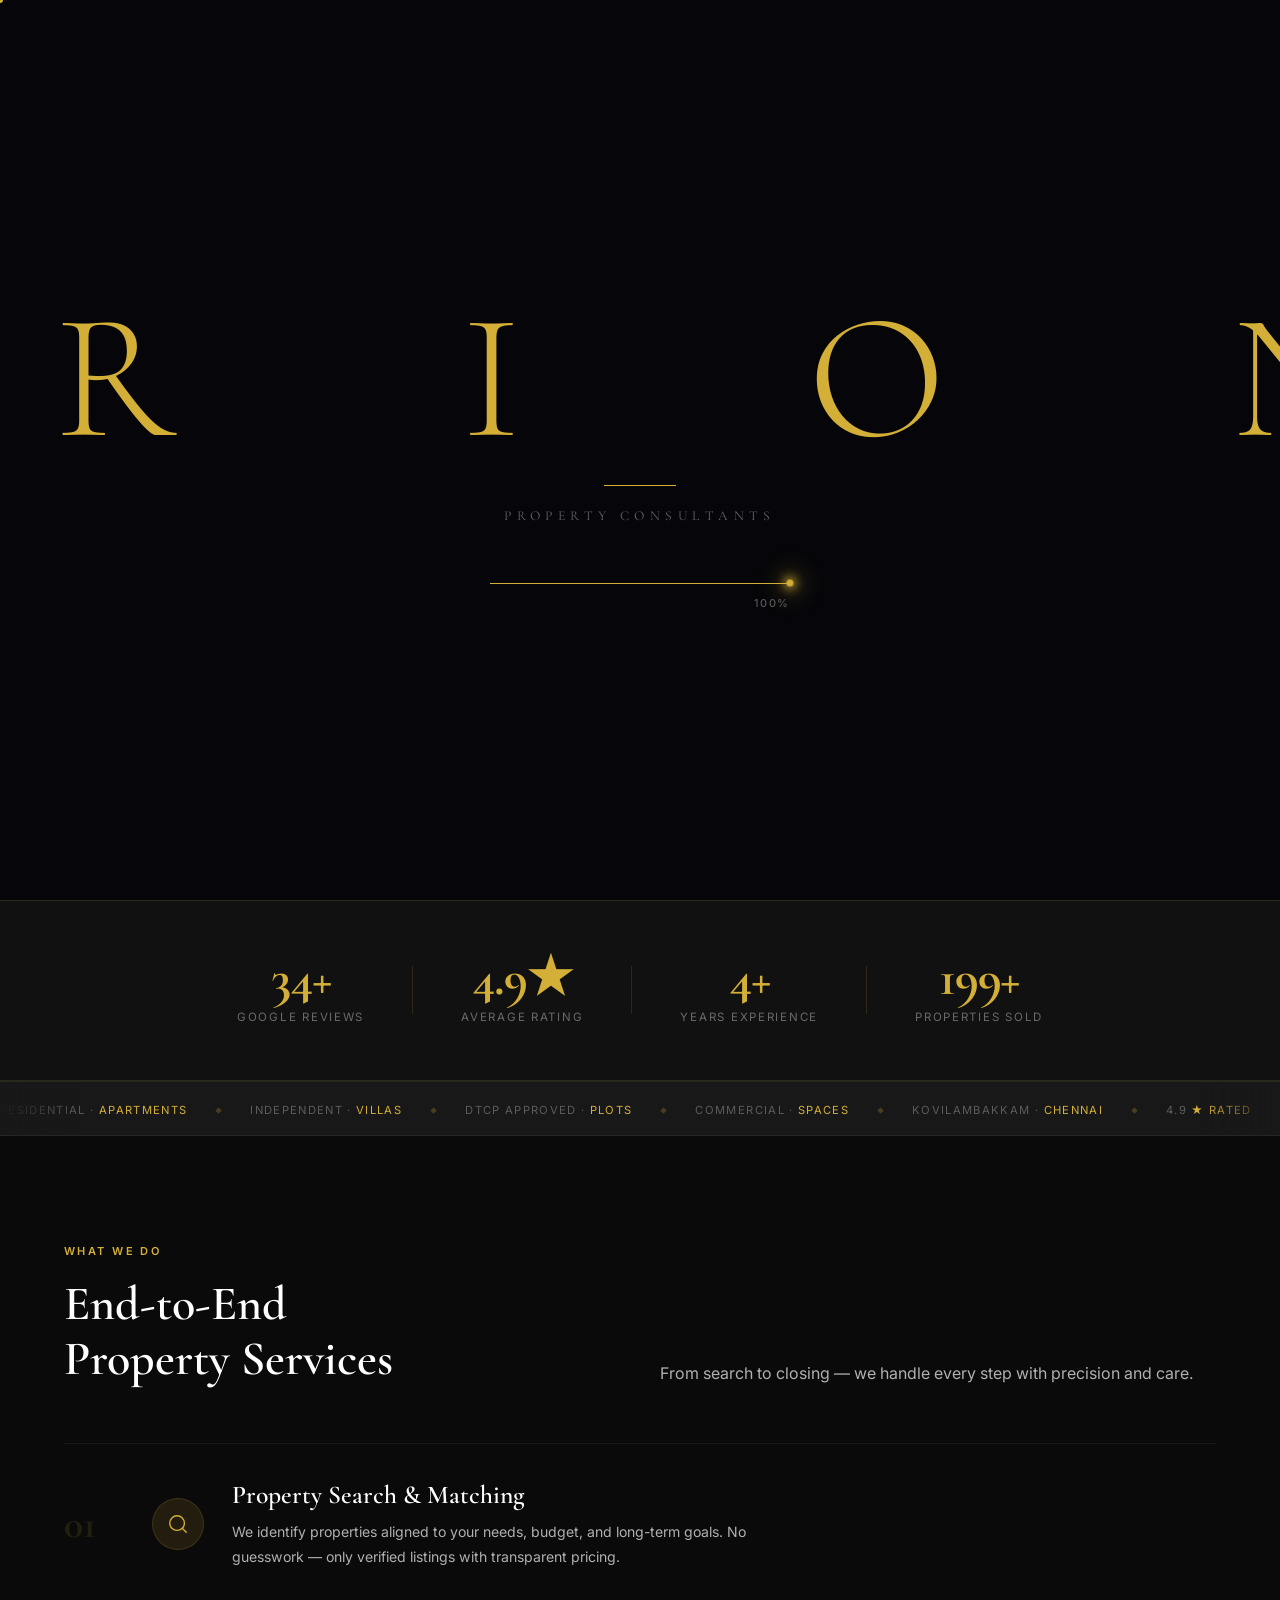
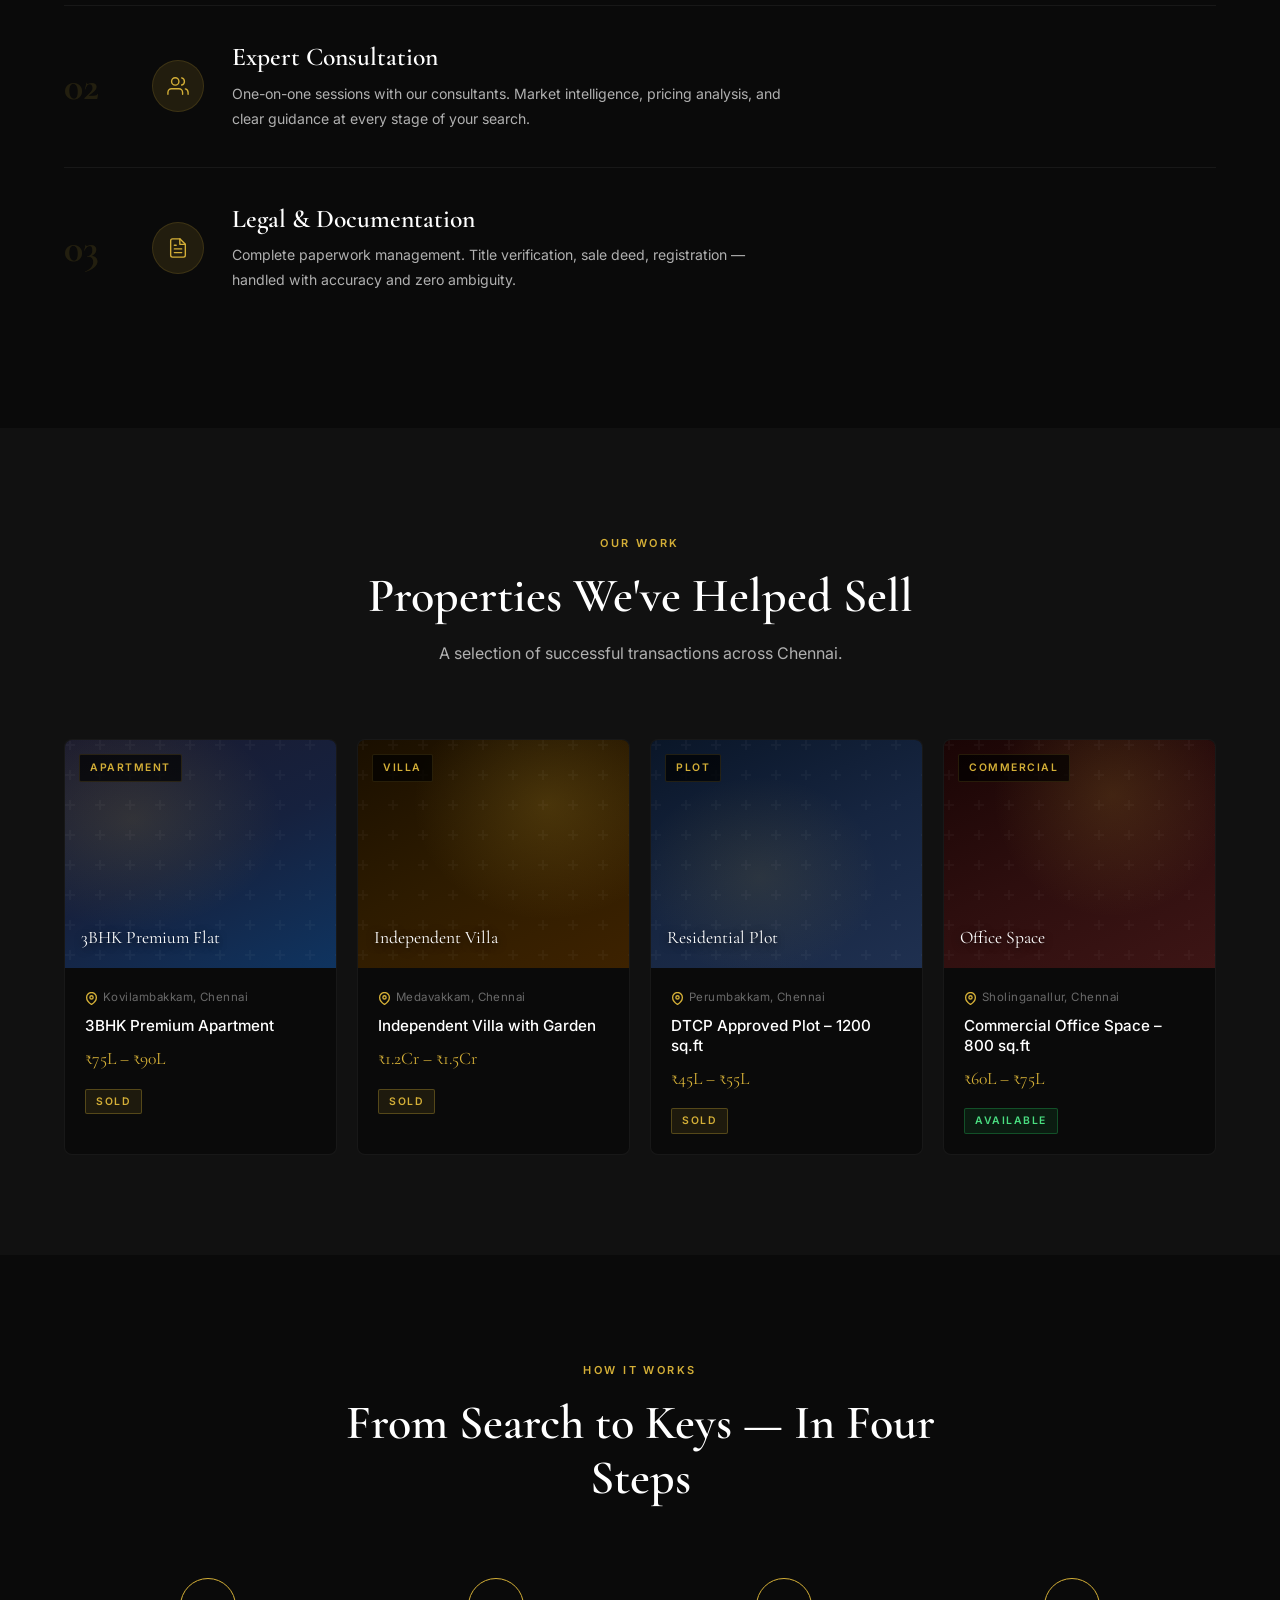
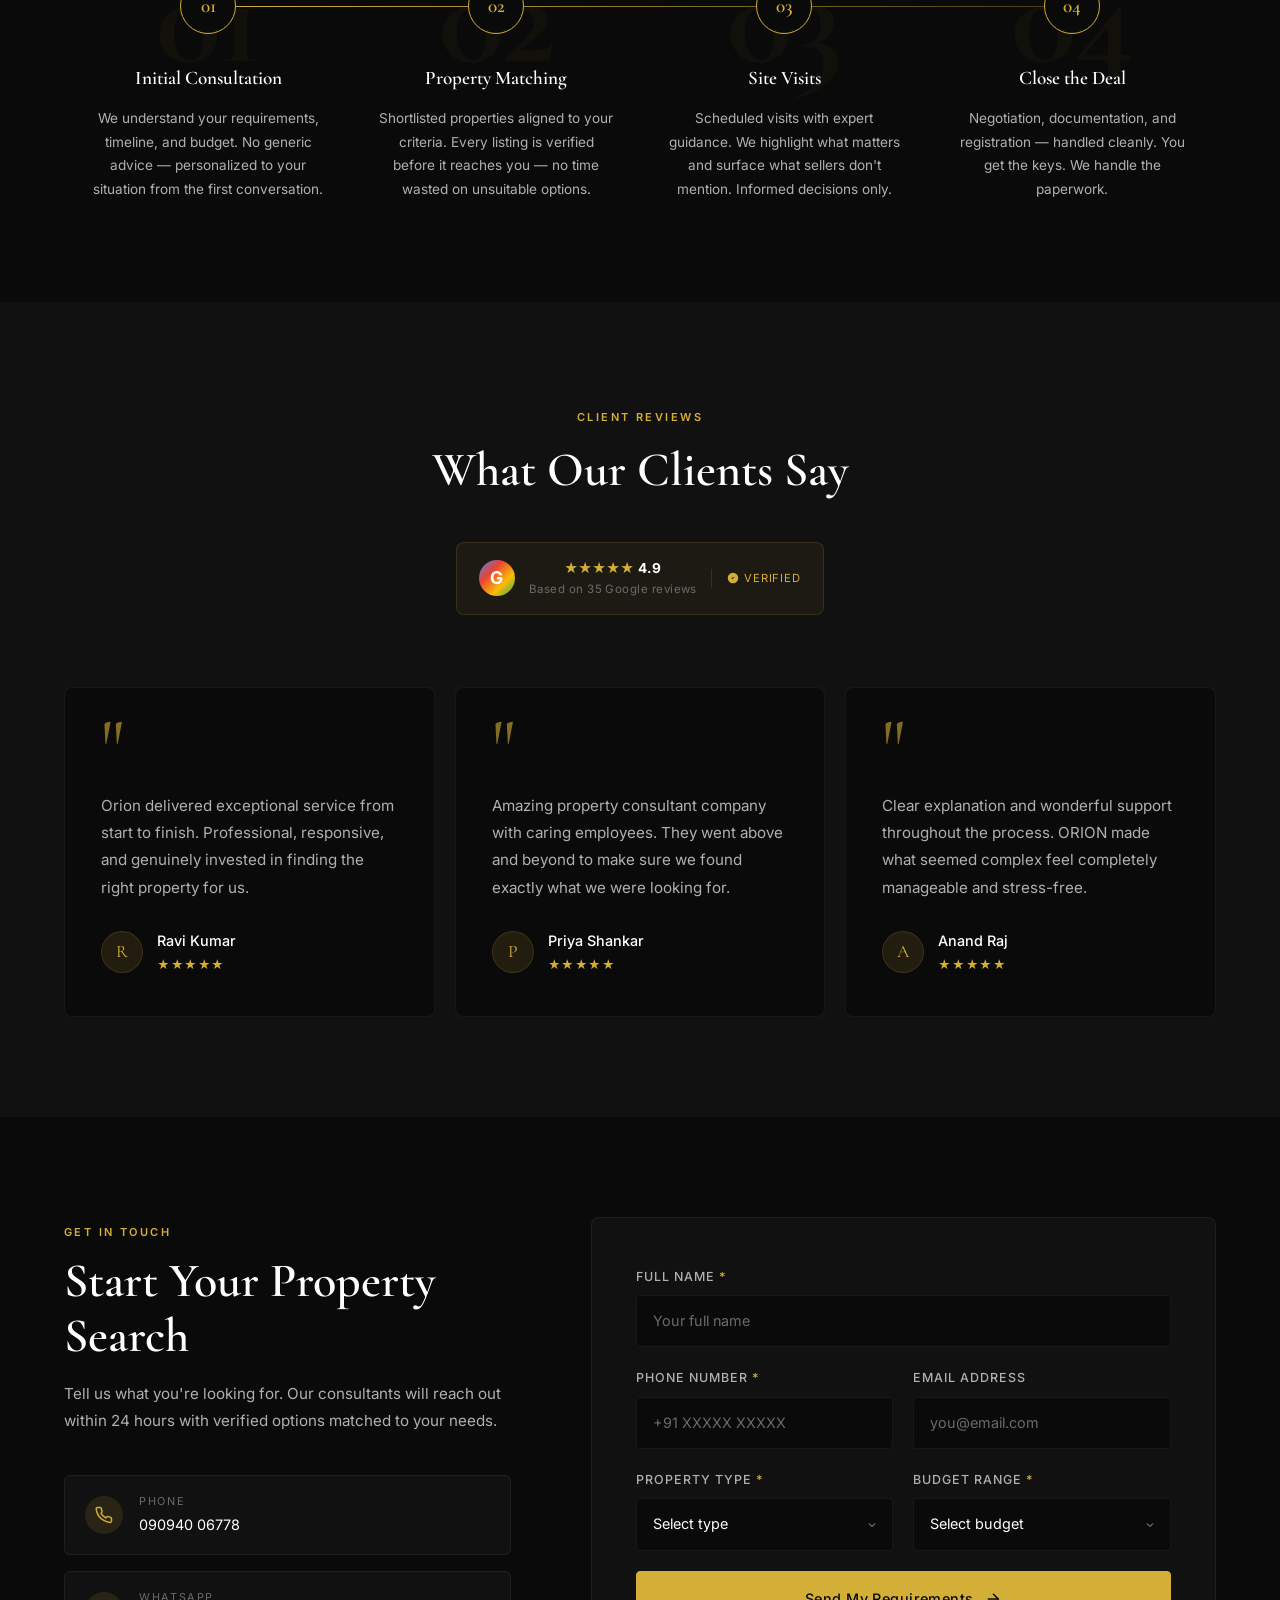
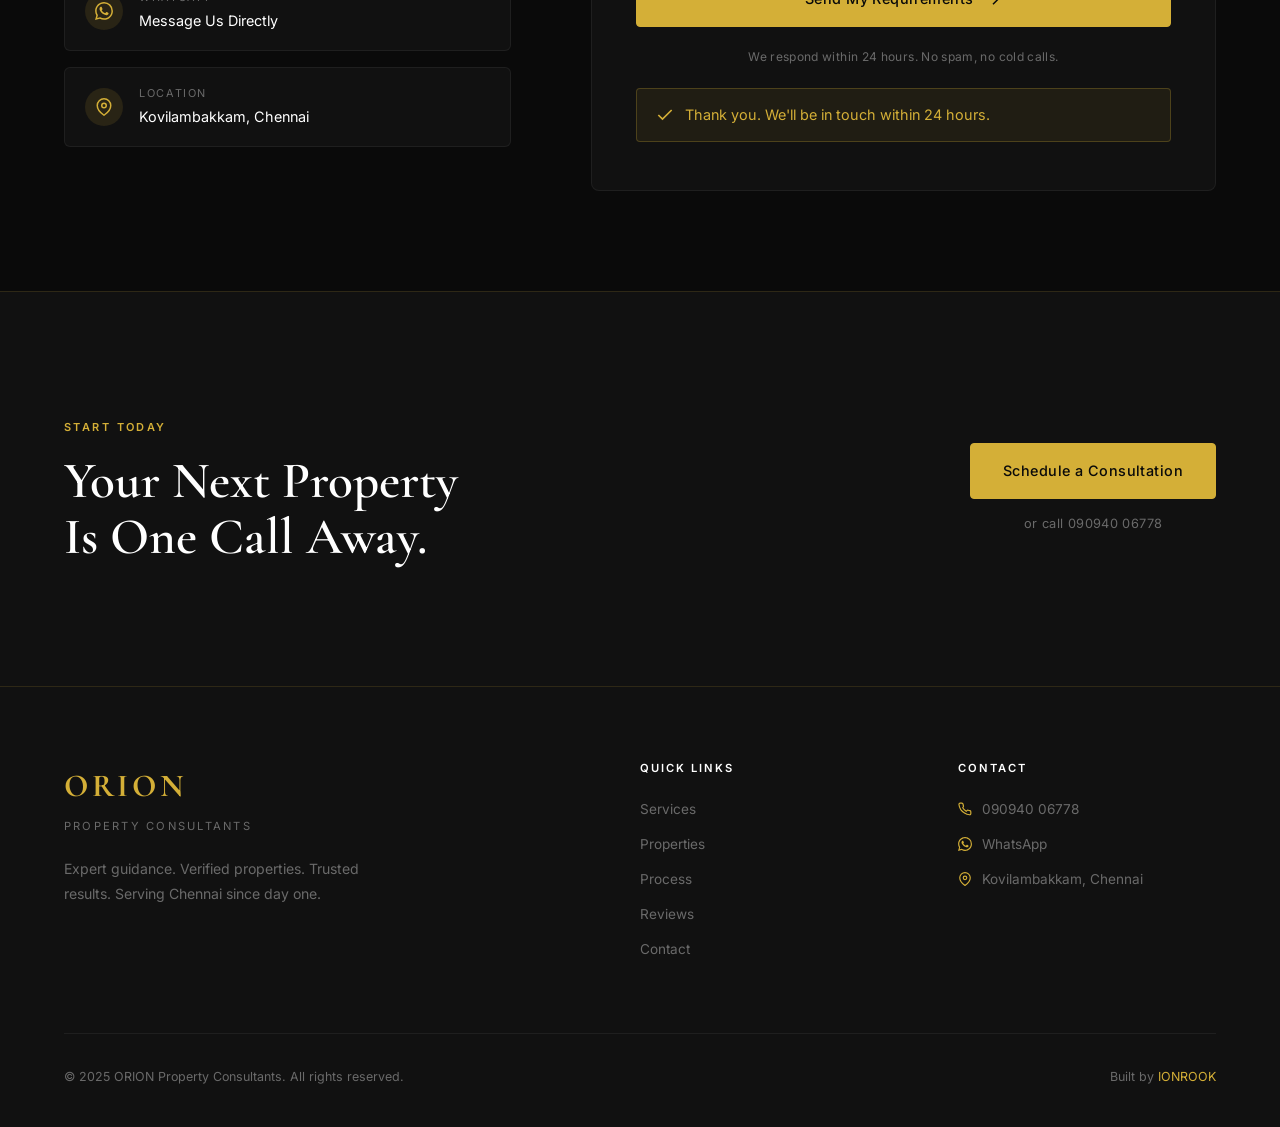
==== index.html @ 77804fea "Orion demo build" ====
<!DOCTYPE html>
<html lang="en">
<head>
  <meta charset="UTF-8">
  <meta name="viewport" content="width=device-width, initial-scale=1.0">
  <meta name="description" content="ORION Property Consultants – Expert real estate guidance in Kovilambakkam, Chennai. Verified properties, trusted results. 4.9★ on Google.">
  <meta name="keywords" content="property consultant Chennai, real estate Kovilambakkam, buy property Chennai, ORION property">
  <meta property="og:title" content="ORION Property Consultants | Kovilambakkam, Chennai">
  <meta property="og:description" content="Expert guidance. Verified properties. Trusted results. 4.9★ · 35+ Google Reviews.">
  <title>ORION Property Consultants | Kovilambakkam, Chennai</title>
  <link rel="stylesheet" href="style.css">
  <link rel="preconnect" href="https://fonts.googleapis.com">
  <link rel="preconnect" href="https://fonts.gstatic.com" crossorigin>
  <link href="https://fonts.googleapis.com/css2?family=Cormorant+Garamond:ital,wght@0,300;0,400;0,600;0,700;1,300;1,400;1,600&family=Inter:wght@300;400;500;600&display=swap" rel="stylesheet">
</head>
<body>

  <!-- ─── PRELOADER ────────────────────────────────────────── -->
  <div id="preloader" aria-hidden="true">
    <div class="pl-panel pl-left"></div>
    <div class="pl-panel pl-right"></div>
    <div class="pl-content">
      <div class="pl-brand">
        <div class="pl-wordmark" id="plWordmark">ORION</div>
        <div class="pl-accent"></div>
        <div class="pl-tagline">Property Consultants</div>
      </div>
      <div class="pl-bottom">
        <div class="pl-track">
          <div class="pl-bar" id="plBar"></div>
          <div class="pl-dot" id="plDot"></div>
        </div>
        <div class="pl-counter" id="plCounter">0%</div>
      </div>
    </div>
  </div>

  <!-- ─── NAVIGATION ─────────────────────────────────────── -->
  <nav class="nav" id="nav" role="navigation" aria-label="Main navigation">
    <div class="nav-container">
      <a href="#home" class="nav-logo" aria-label="ORION Property Consultants home">
        <span class="logo-text">ORION</span>
        <span class="logo-sub">Property Consultants</span>
      </a>
      <button class="hamburger" id="hamburger" aria-label="Toggle navigation menu" aria-expanded="false" aria-controls="nav-links">
        <span></span>
        <span></span>
        <span></span>
      </button>
      <ul class="nav-links" id="nav-links" role="list">
        <li><a href="index.html" style="color:var(--white)">Home</a></li>
        <li><a href="about.html">About</a></li>
        <li><a href="services.html">Services</a></li>
        <li><a href="#portfolio">Properties</a></li>
        <li><a href="#testimonials">Reviews</a></li>
        <li><a href="contact.html" class="nav-cta">Contact Us</a></li>
      </ul>
    </div>
  </nav>

  <!-- ─── HERO ──────────────────────────────────────────── -->
  <section class="hero" id="home" aria-label="Hero section">
    <div class="hero-bg" aria-hidden="true">
      <div class="hero-dot-grid"></div>
      <div class="hero-gradient-orb orb-1"></div>
      <div class="hero-gradient-orb orb-2"></div>
    </div>

    <div class="hero-layout">
      <!-- Left: editorial text -->
      <div class="hero-left">
        <div class="hero-eyebrow">
          <span class="eyebrow-pulse" aria-hidden="true"></span>
          <span>Kovilambakkam · Chennai</span>
        </div>

        <h1 class="hero-headline" aria-label="Find Your Perfect Property">
          <span class="word" aria-hidden="true">Find</span>
          <span class="word" aria-hidden="true">Your</span>
          <span class="word" aria-hidden="true">Perfect</span>
          <span class="word gold" aria-hidden="true">Property.</span>
        </h1>

        <p class="hero-sub">Expert guidance. Verified properties. Trusted results.</p>

        <div class="hero-cta-group">
          <a href="#contact" class="btn btn-gold">Start Your Property Search</a>
          <a href="https://wa.me/919094006778?text=Hi%20ORION%2C%20I'm%20interested%20in%20finding%20property.%20Can%20you%20help%3F"
             class="btn btn-whatsapp" target="_blank" rel="noopener noreferrer" aria-label="Message ORION on WhatsApp">
            <svg xmlns="http://www.w3.org/2000/svg" width="20" height="20" viewBox="0 0 24 24" fill="currentColor" aria-hidden="true">
              <path d="M17.472 14.382c-.297-.149-1.758-.867-2.03-.967-.273-.099-.471-.148-.67.15-.197.297-.767.966-.94 1.164-.173.199-.347.223-.644.075-.297-.15-1.255-.463-2.39-1.475-.883-.788-1.48-1.761-1.653-2.059-.173-.297-.018-.458.13-.606.134-.133.298-.347.446-.52.149-.174.198-.298.298-.497.099-.198.05-.371-.025-.52-.075-.149-.669-1.612-.916-2.207-.242-.579-.487-.5-.669-.51-.173-.008-.371-.01-.57-.01-.198 0-.52.074-.792.372-.272.297-1.04 1.016-1.04 2.479 0 1.462 1.065 2.875 1.213 3.074.149.198 2.096 3.2 5.077 4.487.709.306 1.262.489 1.694.625.712.227 1.36.195 1.871.118.571-.085 1.758-.719 2.006-1.413.248-.694.248-1.289.173-1.413-.074-.124-.272-.198-.57-.347m-5.421 7.403h-.004a9.87 9.87 0 01-5.031-1.378l-.361-.214-3.741.982.998-3.648-.235-.374a9.86 9.86 0 01-1.51-5.26c.001-5.45 4.436-9.884 9.888-9.884 2.64 0 5.122 1.03 6.988 2.898a9.825 9.825 0 012.893 6.994c-.003 5.45-4.437 9.884-9.885 9.884m8.413-18.297A11.815 11.815 0 0012.05 0C5.495 0 .16 5.335.157 11.892c0 2.096.547 4.142 1.588 5.945L.057 24l6.305-1.654a11.882 11.882 0 005.683 1.448h.005c6.554 0 11.89-5.335 11.893-11.893a11.821 11.821 0 00-3.48-8.413z"/>
            </svg>
            Message on WhatsApp
          </a>
        </div>

        <div class="hero-credibility">
          <span class="hcred-stars" aria-hidden="true">★★★★★</span>
          <p class="hcred-text"><strong>4.9</strong> · 35+ verified Google reviews</p>
        </div>
      </div>

      <!-- Right: floating visual elements -->
      <div class="hero-right" aria-hidden="true">
        <div class="hero-prop-preview">
          <div class="hpp-image prop-2">
            <span class="hpp-badge">Featured</span>
          </div>
          <div class="hpp-data">
            <div class="hpp-row">
              <span class="hpp-type">3BHK · Kovilambakkam</span>
              <span class="hpp-status">Available</span>
            </div>
            <span class="hpp-price">₹75L – ₹90L</span>
          </div>
        </div>

        <div class="hero-float-stat fs-1">
          <span class="hfs-num">200+</span>
          <span class="hfs-label">Properties Sold</span>
        </div>

        <div class="hero-float-stat fs-2">
          <span class="hfs-num">4.9<span class="hfs-star">★</span></span>
          <span class="hfs-label">Google Rating</span>
        </div>
      </div>
    </div>

    <div class="hero-scroll" aria-hidden="true">
      <div class="scroll-line"></div>
      <span>Scroll</span>
    </div>
  </section>

  <!-- ─── TRUST STATS BAR ──────────────────────────────── -->
  <section class="trust-bar" aria-label="Trust statistics">
    <div class="container">
      <div class="trust-stats">
        <div class="stat-item">
          <span class="stat-number">35+</span>
          <span class="stat-label">Google Reviews</span>
        </div>
        <div class="stat-divider" aria-hidden="true"></div>
        <div class="stat-item">
          <span class="stat-number">4.9<span class="stat-star">★</span></span>
          <span class="stat-label">Average Rating</span>
        </div>
        <div class="stat-divider" aria-hidden="true"></div>
        <div class="stat-item">
          <span class="stat-number">5+</span>
          <span class="stat-label">Years Experience</span>
        </div>
        <div class="stat-divider" aria-hidden="true"></div>
        <div class="stat-item">
          <span class="stat-number">200+</span>
          <span class="stat-label">Properties Sold</span>
        </div>
      </div>
    </div>
  </section>

  <!-- ─── MARQUEE TICKER ───────────────────────────────── -->
  <div class="marquee-strip" aria-hidden="true">
    <div class="marquee-track">
      <span class="mt-item">Residential · <span class="mt-gold">Apartments</span></span>
      <span class="mt-sep">◆</span>
      <span class="mt-item">Independent · <span class="mt-gold">Villas</span></span>
      <span class="mt-sep">◆</span>
      <span class="mt-item">DTCP Approved · <span class="mt-gold">Plots</span></span>
      <span class="mt-sep">◆</span>
      <span class="mt-item">Commercial · <span class="mt-gold">Spaces</span></span>
      <span class="mt-sep">◆</span>
      <span class="mt-item">Kovilambakkam · <span class="mt-gold">Chennai</span></span>
      <span class="mt-sep">◆</span>
      <span class="mt-item">4.9 <span class="mt-gold">★ Rated</span></span>
      <span class="mt-sep">◆</span>
      <!-- duplicate for seamless loop -->
      <span class="mt-item">Residential · <span class="mt-gold">Apartments</span></span>
      <span class="mt-sep">◆</span>
      <span class="mt-item">Independent · <span class="mt-gold">Villas</span></span>
      <span class="mt-sep">◆</span>
      <span class="mt-item">DTCP Approved · <span class="mt-gold">Plots</span></span>
      <span class="mt-sep">◆</span>
      <span class="mt-item">Commercial · <span class="mt-gold">Spaces</span></span>
      <span class="mt-sep">◆</span>
      <span class="mt-item">Kovilambakkam · <span class="mt-gold">Chennai</span></span>
      <span class="mt-sep">◆</span>
      <span class="mt-item">4.9 <span class="mt-gold">★ Rated</span></span>
      <span class="mt-sep">◆</span>
    </div>
  </div>

  <!-- ─── SERVICES ─────────────────────────────────────── -->
  <section class="services section" id="services" aria-labelledby="services-heading">
    <div class="container">
      <div class="services-header">
        <div class="svc-hdr-left reveal">
          <span class="section-tag">What We Do</span>
          <h2 class="section-title" id="services-heading">End-to-End<br>Property Services</h2>
        </div>
        <p class="svc-hdr-desc reveal">From search to closing — we handle every step with precision and care.</p>
      </div>

      <ol class="services-list stagger" role="list">
        <li class="svc-row reveal" tabindex="0">
          <span class="svc-num" aria-hidden="true">01</span>
          <div class="svc-icon-wrap" aria-hidden="true">
            <svg xmlns="http://www.w3.org/2000/svg" width="22" height="22" viewBox="0 0 24 24" fill="none" stroke="currentColor" stroke-width="1.5" stroke-linecap="round" stroke-linejoin="round">
              <circle cx="11" cy="11" r="8"></circle>
              <line x1="21" y1="21" x2="16.65" y2="16.65"></line>
            </svg>
          </div>
          <div class="svc-content">
            <h3>Property Search & Matching</h3>
            <p>We identify properties aligned to your needs, budget, and long-term goals. No guesswork — only verified listings with transparent pricing.</p>
          </div>
          <div class="svc-arrow" aria-hidden="true">
            <svg width="20" height="20" viewBox="0 0 24 24" fill="none" stroke="currentColor" stroke-width="1.5" stroke-linecap="round" stroke-linejoin="round">
              <line x1="7" y1="17" x2="17" y2="7"></line>
              <polyline points="7 7 17 7 17 17"></polyline>
            </svg>
          </div>
        </li>

        <li class="svc-row reveal" tabindex="0">
          <span class="svc-num" aria-hidden="true">02</span>
          <div class="svc-icon-wrap" aria-hidden="true">
            <svg xmlns="http://www.w3.org/2000/svg" width="22" height="22" viewBox="0 0 24 24" fill="none" stroke="currentColor" stroke-width="1.5" stroke-linecap="round" stroke-linejoin="round">
              <path d="M17 21v-2a4 4 0 0 0-4-4H5a4 4 0 0 0-4 4v2"></path>
              <circle cx="9" cy="7" r="4"></circle>
              <path d="M23 21v-2a4 4 0 0 0-3-3.87"></path>
              <path d="M16 3.13a4 4 0 0 1 0 7.75"></path>
            </svg>
          </div>
          <div class="svc-content">
            <h3>Expert Consultation</h3>
            <p>One-on-one sessions with our consultants. Market intelligence, pricing analysis, and clear guidance at every stage of your search.</p>
          </div>
          <div class="svc-arrow" aria-hidden="true">
            <svg width="20" height="20" viewBox="0 0 24 24" fill="none" stroke="currentColor" stroke-width="1.5" stroke-linecap="round" stroke-linejoin="round">
              <line x1="7" y1="17" x2="17" y2="7"></line>
              <polyline points="7 7 17 7 17 17"></polyline>
            </svg>
          </div>
        </li>

        <li class="svc-row reveal" tabindex="0">
          <span class="svc-num" aria-hidden="true">03</span>
          <div class="svc-icon-wrap" aria-hidden="true">
            <svg xmlns="http://www.w3.org/2000/svg" width="22" height="22" viewBox="0 0 24 24" fill="none" stroke="currentColor" stroke-width="1.5" stroke-linecap="round" stroke-linejoin="round">
              <path d="M14 2H6a2 2 0 0 0-2 2v16a2 2 0 0 0 2 2h12a2 2 0 0 0 2-2V8z"></path>
              <polyline points="14 2 14 8 20 8"></polyline>
              <line x1="16" y1="13" x2="8" y2="13"></line>
              <line x1="16" y1="17" x2="8" y2="17"></line>
              <polyline points="10 9 9 9 8 9"></polyline>
            </svg>
          </div>
          <div class="svc-content">
            <h3>Legal & Documentation</h3>
            <p>Complete paperwork management. Title verification, sale deed, registration — handled with accuracy and zero ambiguity.</p>
          </div>
          <div class="svc-arrow" aria-hidden="true">
            <svg width="20" height="20" viewBox="0 0 24 24" fill="none" stroke="currentColor" stroke-width="1.5" stroke-linecap="round" stroke-linejoin="round">
              <line x1="7" y1="17" x2="17" y2="7"></line>
              <polyline points="7 7 17 7 17 17"></polyline>
            </svg>
          </div>
        </li>
      </ol>
    </div>
  </section>

  <!-- ─── PORTFOLIO ─────────────────────────────────────── -->
  <section class="portfolio section" id="portfolio" aria-labelledby="portfolio-heading">
    <div class="container">
      <div class="section-header reveal">
        <span class="section-tag">Our Work</span>
        <h2 class="section-title" id="portfolio-heading">Properties We've Helped Sell</h2>
        <p class="section-desc">A selection of successful transactions across Chennai.</p>
      </div>
      <div class="portfolio-grid">
        <article class="property-card reveal" tabindex="0">
          <div class="property-image prop-1" role="img" aria-label="3BHK Premium Apartment">
            <span class="property-type-badge">Apartment</span>
            <div class="prop-label">3BHK Premium Flat</div>
          </div>
          <div class="property-info">
            <div class="property-location">
              <svg width="13" height="13" viewBox="0 0 24 24" fill="none" stroke="#d4af37" stroke-width="2.5" aria-hidden="true">
                <path d="M21 10c0 7-9 13-9 13s-9-6-9-13a9 9 0 0 1 18 0z"></path>
                <circle cx="12" cy="10" r="3"></circle>
              </svg>
              Kovilambakkam, Chennai
            </div>
            <h4>3BHK Premium Apartment</h4>
            <p class="property-price">₹75L – ₹90L</p>
            <span class="property-status status-sold">Sold</span>
          </div>
        </article>
        <article class="property-card reveal" tabindex="0">
          <div class="property-image prop-2" role="img" aria-label="Independent Villa with Garden">
            <span class="property-type-badge">Villa</span>
            <div class="prop-label">Independent Villa</div>
          </div>
          <div class="property-info">
            <div class="property-location">
              <svg width="13" height="13" viewBox="0 0 24 24" fill="none" stroke="#d4af37" stroke-width="2.5" aria-hidden="true">
                <path d="M21 10c0 7-9 13-9 13s-9-6-9-13a9 9 0 0 1 18 0z"></path>
                <circle cx="12" cy="10" r="3"></circle>
              </svg>
              Medavakkam, Chennai
            </div>
            <h4>Independent Villa with Garden</h4>
            <p class="property-price">₹1.2Cr – ₹1.5Cr</p>
            <span class="property-status status-sold">Sold</span>
          </div>
        </article>
        <article class="property-card reveal" tabindex="0">
          <div class="property-image prop-3" role="img" aria-label="DTCP Approved Residential Plot">
            <span class="property-type-badge">Plot</span>
            <div class="prop-label">Residential Plot</div>
          </div>
          <div class="property-info">
            <div class="property-location">
              <svg width="13" height="13" viewBox="0 0 24 24" fill="none" stroke="#d4af37" stroke-width="2.5" aria-hidden="true">
                <path d="M21 10c0 7-9 13-9 13s-9-6-9-13a9 9 0 0 1 18 0z"></path>
                <circle cx="12" cy="10" r="3"></circle>
              </svg>
              Perumbakkam, Chennai
            </div>
            <h4>DTCP Approved Plot – 1200 sq.ft</h4>
            <p class="property-price">₹45L – ₹55L</p>
            <span class="property-status status-sold">Sold</span>
          </div>
        </article>
        <article class="property-card reveal" tabindex="0">
          <div class="property-image prop-4" role="img" aria-label="Commercial Office Space">
            <span class="property-type-badge">Commercial</span>
            <div class="prop-label">Office Space</div>
          </div>
          <div class="property-info">
            <div class="property-location">
              <svg width="13" height="13" viewBox="0 0 24 24" fill="none" stroke="#d4af37" stroke-width="2.5" aria-hidden="true">
                <path d="M21 10c0 7-9 13-9 13s-9-6-9-13a9 9 0 0 1 18 0z"></path>
                <circle cx="12" cy="10" r="3"></circle>
              </svg>
              Sholinganallur, Chennai
            </div>
            <h4>Commercial Office Space – 800 sq.ft</h4>
            <p class="property-price">₹60L – ₹75L</p>
            <span class="property-status status-available">Available</span>
          </div>
        </article>
      </div>
    </div>
  </section>

  <!-- ─── PROCESS ──────────────────────────────────────── -->
  <section class="process section" id="process" aria-labelledby="process-heading">
    <div class="container">
      <div class="section-header reveal">
        <span class="section-tag">How It Works</span>
        <h2 class="section-title" id="process-heading">From Search to Keys — In Four Steps</h2>
      </div>
      <ol class="process-timeline" role="list">
        <li class="process-step reveal" data-step="01">
          <div class="step-marker" aria-hidden="true">
            <span class="step-number">01</span>
          </div>
          <div class="step-content">
            <h3>Initial Consultation</h3>
            <p>We understand your requirements, timeline, and budget. No generic advice — personalized to your situation from the first conversation.</p>
          </div>
        </li>
        <li class="process-step reveal" data-step="02">
          <div class="step-marker" aria-hidden="true">
            <span class="step-number">02</span>
          </div>
          <div class="step-content">
            <h3>Property Matching</h3>
            <p>Shortlisted properties aligned to your criteria. Every listing is verified before it reaches you — no time wasted on unsuitable options.</p>
          </div>
        </li>
        <li class="process-step reveal" data-step="03">
          <div class="step-marker" aria-hidden="true">
            <span class="step-number">03</span>
          </div>
          <div class="step-content">
            <h3>Site Visits</h3>
            <p>Scheduled visits with expert guidance. We highlight what matters and surface what sellers don't mention. Informed decisions only.</p>
          </div>
        </li>
        <li class="process-step reveal" data-step="04">
          <div class="step-marker" aria-hidden="true">
            <span class="step-number">04</span>
          </div>
          <div class="step-content">
            <h3>Close the Deal</h3>
            <p>Negotiation, documentation, and registration — handled cleanly. You get the keys. We handle the paperwork.</p>
          </div>
        </li>
      </ol>
    </div>
  </section>

  <!-- ─── TESTIMONIALS ─────────────────────────────────── -->
  <section class="testimonials section" id="testimonials" aria-labelledby="testimonials-heading">
    <div class="container">
      <div class="section-header reveal">
        <span class="section-tag">Client Reviews</span>
        <h2 class="section-title" id="testimonials-heading">What Our Clients Say</h2>
        <div class="google-badge reveal" role="img" aria-label="Google verified: 4.9 stars based on 35 reviews">
          <div class="google-g" aria-hidden="true">G</div>
          <div class="badge-info">
            <div class="badge-stars" aria-hidden="true">★★★★★ <strong>4.9</strong></div>
            <div class="badge-count">Based on 35 Google reviews</div>
          </div>
          <div class="badge-verified" aria-hidden="true">
            <svg width="14" height="14" viewBox="0 0 24 24" fill="#d4af37" aria-hidden="true">
              <path d="M9 12l2 2 4-4m6 2a9 9 0 11-18 0 9 9 0 0118 0z"/>
            </svg>
            Verified
          </div>
        </div>
      </div>
      <div class="testimonials-grid">
        <blockquote class="testimonial-card reveal">
          <div class="quote-icon" aria-hidden="true">"</div>
          <p>Orion delivered exceptional service from start to finish. Professional, responsive, and genuinely invested in finding the right property for us.</p>
          <footer class="testimonial-footer">
            <div class="client-avatar" aria-hidden="true">R</div>
            <div class="client-info">
              <cite class="client-name">Ravi Kumar</cite>
              <span class="client-stars" aria-label="5 stars">★★★★★</span>
            </div>
          </footer>
        </blockquote>
        <blockquote class="testimonial-card reveal">
          <div class="quote-icon" aria-hidden="true">"</div>
          <p>Amazing property consultant company with caring employees. They went above and beyond to make sure we found exactly what we were looking for.</p>
          <footer class="testimonial-footer">
            <div class="client-avatar" aria-hidden="true">P</div>
            <div class="client-info">
              <cite class="client-name">Priya Shankar</cite>
              <span class="client-stars" aria-label="5 stars">★★★★★</span>
            </div>
          </footer>
        </blockquote>
        <blockquote class="testimonial-card reveal">
          <div class="quote-icon" aria-hidden="true">"</div>
          <p>Clear explanation and wonderful support throughout the process. ORION made what seemed complex feel completely manageable and stress-free.</p>
          <footer class="testimonial-footer">
            <div class="client-avatar" aria-hidden="true">A</div>
            <div class="client-info">
              <cite class="client-name">Anand Raj</cite>
              <span class="client-stars" aria-label="5 stars">★★★★★</span>
            </div>
          </footer>
        </blockquote>
      </div>
    </div>
  </section>

  <!-- ─── CONTACT / LEAD FORM ───────────────────────────── -->
  <section class="contact section" id="contact" aria-labelledby="contact-heading">
    <div class="container">
      <div class="contact-wrapper">
        <div class="contact-info reveal">
          <span class="section-tag">Get In Touch</span>
          <h2 class="section-title" id="contact-heading">Start Your Property Search</h2>
          <p class="contact-intro">Tell us what you're looking for. Our consultants will reach out within 24 hours with verified options matched to your needs.</p>
          <div class="contact-items">
            <a href="tel:+919094006778" class="contact-item" aria-label="Call ORION at 090940 06778">
              <div class="contact-icon" aria-hidden="true">
                <svg width="18" height="18" viewBox="0 0 24 24" fill="none" stroke="currentColor" stroke-width="2" stroke-linecap="round" stroke-linejoin="round">
                  <path d="M22 16.92v3a2 2 0 0 1-2.18 2 19.79 19.79 0 0 1-8.63-3.07A19.5 19.5 0 0 1 4.69 13a19.79 19.79 0 0 1-3.07-8.67A2 2 0 0 1 3.6 2h3a2 2 0 0 1 2 1.72 12.84 12.84 0 0 0 .7 2.81 2 2 0 0 1-.45 2.11L8.09 9.91a16 16 0 0 0 6 6l1.27-1.27a2 2 0 0 1 2.11-.45 12.84 12.84 0 0 0 2.81.7A2 2 0 0 1 22 16.92z"></path>
                </svg>
              </div>
              <div>
                <span class="ci-label">Phone</span>
                <span class="ci-value">090940 06778</span>
              </div>
            </a>
            <a href="https://wa.me/919094006778?text=Hi%20ORION%2C%20I'm%20interested%20in%20finding%20property.%20Can%20you%20help%3F"
               class="contact-item" target="_blank" rel="noopener noreferrer" aria-label="Message ORION on WhatsApp">
              <div class="contact-icon" aria-hidden="true">
                <svg width="18" height="18" viewBox="0 0 24 24" fill="currentColor">
                  <path d="M17.472 14.382c-.297-.149-1.758-.867-2.03-.967-.273-.099-.471-.148-.67.15-.197.297-.767.966-.94 1.164-.173.199-.347.223-.644.075-.297-.15-1.255-.463-2.39-1.475-.883-.788-1.48-1.761-1.653-2.059-.173-.297-.018-.458.13-.606.134-.133.298-.347.446-.52.149-.174.198-.298.298-.497.099-.198.05-.371-.025-.52-.075-.149-.669-1.612-.916-2.207-.242-.579-.487-.5-.669-.51-.173-.008-.371-.01-.57-.01-.198 0-.52.074-.792.372-.272.297-1.04 1.016-1.04 2.479 0 1.462 1.065 2.875 1.213 3.074.149.198 2.096 3.2 5.077 4.487.709.306 1.262.489 1.694.625.712.227 1.36.195 1.871.118.571-.085 1.758-.719 2.006-1.413.248-.694.248-1.289.173-1.413-.074-.124-.272-.198-.57-.347m-5.421 7.403h-.004a9.87 9.87 0 01-5.031-1.378l-.361-.214-3.741.982.998-3.648-.235-.374a9.86 9.86 0 01-1.51-5.26c.001-5.45 4.436-9.884 9.888-9.884 2.64 0 5.122 1.03 6.988 2.898a9.825 9.825 0 012.893 6.994c-.003 5.45-4.437 9.884-9.885 9.884m8.413-18.297A11.815 11.815 0 0012.05 0C5.495 0 .16 5.335.157 11.892c0 2.096.547 4.142 1.588 5.945L.057 24l6.305-1.654a11.882 11.882 0 005.683 1.448h.005c6.554 0 11.89-5.335 11.893-11.893a11.821 11.821 0 00-3.48-8.413z"/>
                </svg>
              </div>
              <div>
                <span class="ci-label">WhatsApp</span>
                <span class="ci-value">Message Us Directly</span>
              </div>
            </a>
            <a href="https://maps.google.com/?q=Kovilambakkam,+Chennai"
               class="contact-item" target="_blank" rel="noopener noreferrer" aria-label="View ORION location on Google Maps">
              <div class="contact-icon" aria-hidden="true">
                <svg width="18" height="18" viewBox="0 0 24 24" fill="none" stroke="currentColor" stroke-width="2" stroke-linecap="round" stroke-linejoin="round">
                  <path d="M21 10c0 7-9 13-9 13s-9-6-9-13a9 9 0 0 1 18 0z"></path>
                  <circle cx="12" cy="10" r="3"></circle>
                </svg>
              </div>
              <div>
                <span class="ci-label">Location</span>
                <span class="ci-value">Kovilambakkam, Chennai</span>
              </div>
            </a>
          </div>
        </div>

        <div class="contact-form-wrapper reveal">
          <form class="contact-form" id="contactForm" novalidate>
            <div class="form-group">
              <label for="name">Full Name <span aria-hidden="true">*</span></label>
              <input type="text" id="name" name="name" placeholder="Your full name" required autocomplete="name">
            </div>
            <div class="form-row">
              <div class="form-group">
                <label for="phone">Phone Number <span aria-hidden="true">*</span></label>
                <input type="tel" id="phone" name="phone" placeholder="+91 XXXXX XXXXX" required autocomplete="tel">
              </div>
              <div class="form-group">
                <label for="email">Email Address</label>
                <input type="email" id="email" name="email" placeholder="you@email.com" autocomplete="email">
              </div>
            </div>
            <div class="form-row">
              <div class="form-group">
                <label for="propertyType">Property Type <span aria-hidden="true">*</span></label>
                <select id="propertyType" name="propertyType" required>
                  <option value="" disabled selected>Select type</option>
                  <option value="apartment">Apartment / Flat</option>
                  <option value="villa">Villa / Independent House</option>
                  <option value="plot">Plot / Land</option>
                  <option value="commercial">Commercial Space</option>
                  <option value="other">Other</option>
                </select>
              </div>
              <div class="form-group">
                <label for="budget">Budget Range <span aria-hidden="true">*</span></label>
                <select id="budget" name="budget" required>
                  <option value="" disabled selected>Select budget</option>
                  <option value="under-30l">Under ₹30 Lakhs</option>
                  <option value="30-60l">₹30L – ₹60L</option>
                  <option value="60-1cr">₹60L – ₹1 Crore</option>
                  <option value="1-2cr">₹1Cr – ₹2 Crore</option>
                  <option value="above-2cr">Above ₹2 Crore</option>
                </select>
              </div>
            </div>
            <button type="submit" class="btn btn-gold btn-full" id="submitBtn">
              <span class="btn-text">Send My Requirements</span>
              <svg width="18" height="18" viewBox="0 0 24 24" fill="none" stroke="currentColor" stroke-width="2" aria-hidden="true">
                <line x1="5" y1="12" x2="19" y2="12"></line>
                <polyline points="12 5 19 12 12 19"></polyline>
              </svg>
            </button>
            <p class="form-note">We respond within 24 hours. No spam, no cold calls.</p>
            <div class="form-success" id="formSuccess" role="alert" aria-live="polite" hidden>
              <svg width="20" height="20" viewBox="0 0 24 24" fill="none" stroke="#d4af37" stroke-width="2" aria-hidden="true">
                <polyline points="20 6 9 17 4 12"></polyline>
              </svg>
              Thank you. We'll be in touch within 24 hours.
            </div>
          </form>
        </div>
      </div>
    </div>
  </section>

  <!-- ─── PRE-FOOTER CTA ───────────────────────────────── -->
  <section class="prefooter-cta" aria-label="Schedule a consultation">
    <div class="container">
      <div class="pfc-inner">
        <div class="pfc-text reveal">
          <span class="section-tag">Start Today</span>
          <h2 class="pfc-heading">Your Next Property<br>Is One Call Away.</h2>
        </div>
        <div class="pfc-action reveal">
          <a href="#contact" class="btn btn-gold pfc-btn">Schedule a Consultation</a>
          <a href="tel:+919094006778" class="pfc-tel">or call 090940 06778</a>
        </div>
      </div>
    </div>
  </section>

  <!-- ─── FOOTER ────────────────────────────────────────── -->
  <footer class="footer" role="contentinfo">
    <div class="container">
      <div class="footer-grid">
        <div class="footer-brand">
          <p class="footer-logo">ORION</p>
          <p class="footer-tagline">Property Consultants</p>
          <p class="footer-desc">Expert guidance. Verified properties. Trusted results. Serving Chennai since day one.</p>
        </div>
        <div class="footer-links">
          <h4>Quick Links</h4>
          <ul role="list">
            <li><a href="#services">Services</a></li>
            <li><a href="#portfolio">Properties</a></li>
            <li><a href="#process">Process</a></li>
            <li><a href="#testimonials">Reviews</a></li>
            <li><a href="#contact">Contact</a></li>
          </ul>
        </div>
        <div class="footer-contact">
          <h4>Contact</h4>
          <ul role="list">
            <li>
              <a href="tel:+919094006778" aria-label="Call 090940 06778">
                <svg width="14" height="14" viewBox="0 0 24 24" fill="none" stroke="#d4af37" stroke-width="2" aria-hidden="true">
                  <path d="M22 16.92v3a2 2 0 0 1-2.18 2 19.79 19.79 0 0 1-8.63-3.07A19.5 19.5 0 0 1 4.69 13a19.79 19.79 0 0 1-3.07-8.67A2 2 0 0 1 3.6 2h3a2 2 0 0 1 2 1.72 12.84 12.84 0 0 0 .7 2.81 2 2 0 0 1-.45 2.11L8.09 9.91a16 16 0 0 0 6 6l1.27-1.27a2 2 0 0 1 2.11-.45 12.84 12.84 0 0 0 2.81.7A2 2 0 0 1 22 16.92z"></path>
                </svg>
                090940 06778
              </a>
            </li>
            <li>
              <a href="https://wa.me/919094006778?text=Hi%20ORION%2C%20I'm%20interested%20in%20finding%20property.%20Can%20you%20help%3F"
                 target="_blank" rel="noopener noreferrer" aria-label="WhatsApp ORION">
                <svg width="14" height="14" viewBox="0 0 24 24" fill="#d4af37" aria-hidden="true">
                  <path d="M17.472 14.382c-.297-.149-1.758-.867-2.03-.967-.273-.099-.471-.148-.67.15-.197.297-.767.966-.94 1.164-.173.199-.347.223-.644.075-.297-.15-1.255-.463-2.39-1.475-.883-.788-1.48-1.761-1.653-2.059-.173-.297-.018-.458.13-.606.134-.133.298-.347.446-.52.149-.174.198-.298.298-.497.099-.198.05-.371-.025-.52-.075-.149-.669-1.612-.916-2.207-.242-.579-.487-.5-.669-.51-.173-.008-.371-.01-.57-.01-.198 0-.52.074-.792.372-.272.297-1.04 1.016-1.04 2.479 0 1.462 1.065 2.875 1.213 3.074.149.198 2.096 3.2 5.077 4.487.709.306 1.262.489 1.694.625.712.227 1.36.195 1.871.118.571-.085 1.758-.719 2.006-1.413.248-.694.248-1.289.173-1.413-.074-.124-.272-.198-.57-.347m-5.421 7.403h-.004a9.87 9.87 0 01-5.031-1.378l-.361-.214-3.741.982.998-3.648-.235-.374a9.86 9.86 0 01-1.51-5.26c.001-5.45 4.436-9.884 9.888-9.884 2.64 0 5.122 1.03 6.988 2.898a9.825 9.825 0 012.893 6.994c-.003 5.45-4.437 9.884-9.885 9.884m8.413-18.297A11.815 11.815 0 0012.05 0C5.495 0 .16 5.335.157 11.892c0 2.096.547 4.142 1.588 5.945L.057 24l6.305-1.654a11.882 11.882 0 005.683 1.448h.005c6.554 0 11.89-5.335 11.893-11.893a11.821 11.821 0 00-3.48-8.413z"/>
                </svg>
                WhatsApp
              </a>
            </li>
            <li>
              <a href="https://maps.google.com/?q=Kovilambakkam,+Chennai"
                 target="_blank" rel="noopener noreferrer" aria-label="View on Google Maps">
                <svg width="14" height="14" viewBox="0 0 24 24" fill="none" stroke="#d4af37" stroke-width="2" aria-hidden="true">
                  <path d="M21 10c0 7-9 13-9 13s-9-6-9-13a9 9 0 0 1 18 0z"></path>
                  <circle cx="12" cy="10" r="3"></circle>
                </svg>
                Kovilambakkam, Chennai
              </a>
            </li>
          </ul>
        </div>
      </div>
      <div class="footer-bottom">
        <p>&copy; 2025 ORION Property Consultants. All rights reserved.</p>
        <p>Built by <a href="#" rel="noopener noreferrer">IONROOK</a></p>
      </div>
    </div>
  </footer>

  <!-- ─── STICKY WHATSAPP (MOBILE) ────────────────────── -->
  <a href="https://wa.me/919094006778?text=Hi%20ORION%2C%20I'm%20interested%20in%20finding%20property.%20Can%20you%20help%3F"
     class="sticky-wa" target="_blank" rel="noopener noreferrer"
     aria-label="Chat with ORION on WhatsApp">
    <svg xmlns="http://www.w3.org/2000/svg" width="26" height="26" viewBox="0 0 24 24" fill="currentColor" aria-hidden="true">
      <path d="M17.472 14.382c-.297-.149-1.758-.867-2.03-.967-.273-.099-.471-.148-.67.15-.197.297-.767.966-.94 1.164-.173.199-.347.223-.644.075-.297-.15-1.255-.463-2.39-1.475-.883-.788-1.48-1.761-1.653-2.059-.173-.297-.018-.458.13-.606.134-.133.298-.347.446-.52.149-.174.198-.298.298-.497.099-.198.05-.371-.025-.52-.075-.149-.669-1.612-.916-2.207-.242-.579-.487-.5-.669-.51-.173-.008-.371-.01-.57-.01-.198 0-.52.074-.792.372-.272.297-1.04 1.016-1.04 2.479 0 1.462 1.065 2.875 1.213 3.074.149.198 2.096 3.2 5.077 4.487.709.306 1.262.489 1.694.625.712.227 1.36.195 1.871.118.571-.085 1.758-.719 2.006-1.413.248-.694.248-1.289.173-1.413-.074-.124-.272-.198-.57-.347m-5.421 7.403h-.004a9.87 9.87 0 01-5.031-1.378l-.361-.214-3.741.982.998-3.648-.235-.374a9.86 9.86 0 01-1.51-5.26c.001-5.45 4.436-9.884 9.888-9.884 2.64 0 5.122 1.03 6.988 2.898a9.825 9.825 0 012.893 6.994c-.003 5.45-4.437 9.884-9.885 9.884m8.413-18.297A11.815 11.815 0 0012.05 0C5.495 0 .16 5.335.157 11.892c0 2.096.547 4.142 1.588 5.945L.057 24l6.305-1.654a11.882 11.882 0 005.683 1.448h.005c6.554 0 11.89-5.335 11.893-11.893a11.821 11.821 0 00-3.48-8.413z"/>
    </svg>
  </a>

  <script src="script.js"></script>
</body>
</html>
---- style.css ----
/* ─── VARIABLES ──────────────────────────────────────── */
:root {
  --black:   #0a0a0a;
  --black-2: #111111;
  --black-3: #181818;
  --gold:    #d4af37;
  --gold-2:  #c9a227;
  --gold-3:  rgba(212, 175, 55, 0.12);
  --gold-4:  rgba(212, 175, 55, 0.06);
  --white:   #ffffff;
  --gray:    #b0b0b0;
  --gray-2:  #6a6a6a;
  --gray-3:  #2a2a2a;
  --border:  rgba(212, 175, 55, 0.15);
  --border-2: rgba(255,255,255,0.06);
  --ff-serif: 'Cormorant Garamond', Georgia, serif;
  --ff-sans:  'Inter', system-ui, sans-serif;
  --transition: 0.35s cubic-bezier(0.4, 0, 0.2, 1);
  --radius: 4px;
  --shadow: 0 20px 60px rgba(0,0,0,0.5);
}

/* ─── RESET & BASE ───────────────────────────────────── */
*, *::before, *::after { box-sizing: border-box; margin: 0; padding: 0; }

html {
  scroll-behavior: smooth;
  font-size: 16px;
  -webkit-text-size-adjust: 100%;
}

body {
  background: var(--black);
  color: var(--white);
  font-family: var(--ff-sans);
  font-weight: 400;
  line-height: 1.7;
  overflow-x: hidden;
}

img { max-width: 100%; height: auto; display: block; }
a { color: inherit; text-decoration: none; }
ul, ol { list-style: none; }
button { cursor: pointer; border: none; background: none; font: inherit; }
input, select, textarea { font: inherit; }

::selection { background: var(--gold); color: var(--black); }

/* ─── UTILITY ────────────────────────────────────────── */
.container {
  width: 100%;
  max-width: 1200px;
  margin: 0 auto;
  padding: 0 24px;
}

.section {
  padding: 100px 0;
}

.section-header {
  text-align: center;
  max-width: 660px;
  margin: 0 auto 72px;
}

.section-tag {
  display: inline-block;
  font-size: 11px;
  font-weight: 600;
  letter-spacing: 0.22em;
  text-transform: uppercase;
  color: var(--gold);
  margin-bottom: 16px;
}

.section-title {
  font-family: var(--ff-serif);
  font-size: clamp(2rem, 4vw, 3rem);
  font-weight: 600;
  line-height: 1.15;
  color: var(--white);
  margin-bottom: 16px;
}

.section-desc {
  font-size: 1rem;
  color: var(--gray);
  line-height: 1.7;
}

/* ─── SCROLL REVEAL ──────────────────────────────────── */
.reveal {
  opacity: 0;
  transform: translateY(28px);
  transition: opacity 0.7s ease, transform 0.7s ease;
}
.reveal.visible {
  opacity: 1;
  transform: translateY(0);
}
.reveal:nth-child(2) { transition-delay: 0.1s; }
.reveal:nth-child(3) { transition-delay: 0.2s; }
.reveal:nth-child(4) { transition-delay: 0.3s; }

/* ─── BUTTONS ────────────────────────────────────────── */
.btn {
  display: inline-flex;
  align-items: center;
  gap: 10px;
  padding: 15px 32px;
  border-radius: var(--radius);
  font-size: 0.9rem;
  font-weight: 500;
  letter-spacing: 0.03em;
  transition: var(--transition);
  white-space: nowrap;
}

.btn-gold {
  background: var(--gold);
  color: var(--black);
  border: 1px solid var(--gold);
}
.btn-gold:hover {
  background: var(--gold-2);
  transform: translateY(-2px);
  box-shadow: 0 8px 32px rgba(212,175,55,0.3);
}
.btn-gold:active { transform: translateY(0); }

.btn-whatsapp {
  background: transparent;
  color: var(--white);
  border: 1px solid var(--border-2);
}
.btn-whatsapp:hover {
  border-color: rgba(255,255,255,0.3);
  background: rgba(255,255,255,0.05);
  transform: translateY(-2px);
}

.btn-full {
  width: 100%;
  justify-content: center;
}

/* ─── NAVIGATION ─────────────────────────────────────── */
.nav {
  position: fixed;
  top: 20px;
  left: 50%;
  transform: translateX(-50%);
  z-index: 1000;
  width: calc(100% - 48px);
  max-width: 1120px;
  border-radius: 14px;
  border: 1px solid rgba(255, 255, 255, 0.07);
  background: rgba(10, 10, 10, 0.55);
  backdrop-filter: blur(18px) saturate(1.4);
  -webkit-backdrop-filter: blur(18px) saturate(1.4);
  padding: 10px 20px;
  transition: top 0.45s cubic-bezier(0.4, 0, 0.2, 1),
              background 0.45s ease,
              border-color 0.45s ease,
              box-shadow 0.45s ease;
  box-shadow: 0 4px 24px rgba(0, 0, 0, 0.28),
              inset 0 1px 0 rgba(255, 255, 255, 0.04);
}
.nav.scrolled {
  top: 12px;
  background: rgba(10, 10, 10, 0.82);
  backdrop-filter: blur(28px) saturate(1.6);
  -webkit-backdrop-filter: blur(28px) saturate(1.6);
  border-color: rgba(212, 175, 55, 0.14);
  box-shadow: 0 8px 40px rgba(0, 0, 0, 0.45),
              0 0 0 1px rgba(212, 175, 55, 0.05),
              inset 0 1px 0 rgba(255, 255, 255, 0.04);
}

.nav-container {
  display: flex;
  align-items: center;
  justify-content: space-between;
  gap: 16px;
}

.nav-logo {
  display: flex;
  flex-direction: column;
  line-height: 1;
  flex-shrink: 0;
}
.logo-text {
  font-family: var(--ff-serif);
  font-size: 1.45rem;
  font-weight: 700;
  color: var(--gold);
  letter-spacing: 0.08em;
}
.logo-sub {
  font-size: 0.58rem;
  letter-spacing: 0.17em;
  text-transform: uppercase;
  color: rgba(176, 176, 176, 0.55);
  margin-top: 2px;
}

.nav-links {
  display: flex;
  align-items: center;
  gap: 2px;
}
.nav-links li a {
  font-size: 0.82rem;
  font-weight: 400;
  letter-spacing: 0.02em;
  color: rgba(255, 255, 255, 0.55);
  padding: 7px 13px;
  border-radius: 8px;
  transition: color 0.22s ease, background 0.22s ease;
  position: relative;
  white-space: nowrap;
}
.nav-links li a:hover {
  color: var(--white);
  background: rgba(255, 255, 255, 0.07);
}

.nav-cta {
  background: var(--gold) !important;
  color: var(--black) !important;
  padding: 8px 18px !important;
  border-radius: 8px !important;
  font-weight: 600 !important;
  font-size: 0.78rem !important;
  letter-spacing: 0.04em !important;
  margin-left: 6px;
  box-shadow: 0 2px 12px rgba(212, 175, 55, 0.2);
  transition: background 0.22s ease, box-shadow 0.22s ease, transform 0.22s ease !important;
}
.nav-cta:hover {
  background: var(--gold-2) !important;
  box-shadow: 0 4px 22px rgba(212, 175, 55, 0.38) !important;
  transform: translateY(-1px) !important;
}

.hamburger {
  display: none;
  flex-direction: column;
  gap: 5px;
  padding: 4px;
}
.hamburger span {
  display: block;
  width: 24px;
  height: 1.5px;
  background: var(--white);
  transition: var(--transition);
  transform-origin: center;
}
.hamburger.active span:nth-child(1) { transform: translateY(6.5px) rotate(45deg); }
.hamburger.active span:nth-child(2) { opacity: 0; transform: scaleX(0); }
.hamburger.active span:nth-child(3) { transform: translateY(-6.5px) rotate(-45deg); }

/* ─── HERO ───────────────────────────────────────────── */
.hero {
  min-height: 100dvh;
  display: flex;
  flex-direction: column;
  align-items: center;
  justify-content: center;
  position: relative;
  overflow: hidden;
  padding: 120px 24px 100px;
}

.hero-bg {
  position: absolute;
  inset: 0;
  z-index: 0;
}

.hero-dot-grid {
  position: absolute;
  inset: 0;
  background-image: radial-gradient(circle, rgba(212,175,55,0.09) 1px, transparent 1px);
  background-size: 36px 36px;
}

.hero-grid-overlay {
  position: absolute;
  inset: 0;
  background-image:
    linear-gradient(rgba(212,175,55,0.03) 1px, transparent 1px),
    linear-gradient(90deg, rgba(212,175,55,0.03) 1px, transparent 1px);
  background-size: 60px 60px;
}

.hero-gradient-orb {
  position: absolute;
  border-radius: 50%;
  filter: blur(100px);
  pointer-events: none;
}
.orb-1 {
  width: 600px;
  height: 600px;
  top: -200px;
  right: -200px;
  background: radial-gradient(circle, rgba(212,175,55,0.08) 0%, transparent 70%);
}
.orb-2 {
  width: 500px;
  height: 500px;
  bottom: -150px;
  left: -150px;
  background: radial-gradient(circle, rgba(212,175,55,0.05) 0%, transparent 70%);
}

.hero-content {
  position: relative;
  z-index: 1;
  max-width: 800px;
  margin: 0 auto;
}

.hero-badge {
  display: inline-flex;
  align-items: center;
  gap: 8px;
  border: 1px solid var(--border);
  border-radius: 50px;
  padding: 8px 20px;
  font-size: 0.8rem;
  color: var(--gray);
  letter-spacing: 0.05em;
  margin-bottom: 36px;
  background: rgba(212,175,55,0.04);
}
.badge-star { color: var(--gold); font-size: 1rem; }

.hero-headline {
  font-family: var(--ff-serif);
  font-size: clamp(3.8rem, 7vw, 7.8rem);
  font-weight: 600;
  line-height: 0.95;
  margin-bottom: 0;
  display: flex;
  flex-direction: column;
  align-items: flex-start;
  gap: 0.02em;
  justify-content: flex-start;
}

.hero-headline .word {
  opacity: 0;
  transform: translateY(24px);
  transition: opacity 0.55s ease, transform 0.55s ease;
  display: block;
}
.hero-headline .word.visible {
  opacity: 1;
  transform: translateY(0);
}
.hero-headline .word:not(.gold) {
  font-style: italic;
  font-weight: 300;
  color: rgba(255,255,255,0.82);
}
.hero-headline .gold {
  font-style: normal;
  font-weight: 700;
  color: var(--gold);
  font-size: 1.08em;
}

.hero-sub {
  font-size: clamp(1rem, 2vw, 1.15rem);
  color: var(--gray);
  margin-bottom: 0;
  letter-spacing: 0.02em;
  line-height: 1.7;
}

.hero-cta-group {
  display: flex;
  align-items: center;
  justify-content: flex-start;
  gap: 14px;
  flex-wrap: wrap;
}

.hero-scroll {
  position: absolute;
  bottom: 40px;
  left: 50%;
  transform: translateX(-50%);
  display: flex;
  flex-direction: column;
  align-items: center;
  gap: 8px;
  z-index: 1;
}
.hero-scroll span {
  font-size: 0.65rem;
  letter-spacing: 0.2em;
  text-transform: uppercase;
  color: var(--gray-2);
}
.scroll-line {
  width: 1px;
  height: 40px;
  background: linear-gradient(to bottom, var(--gold), transparent);
  animation: scrollPulse 2s ease-in-out infinite;
}
@keyframes scrollPulse {
  0%, 100% { opacity: 0.3; transform: scaleY(1); }
  50% { opacity: 1; transform: scaleY(0.7); }
}

/* ─── TRUST BAR ──────────────────────────────────────── */
.trust-bar {
  background: var(--black-2);
  border-top: 1px solid var(--border);
  border-bottom: 1px solid var(--border);
  padding: 40px 0;
}
.trust-stats {
  display: flex;
  align-items: center;
  justify-content: center;
  flex-wrap: wrap;
  gap: 0;
}
.stat-item {
  display: flex;
  flex-direction: column;
  align-items: center;
  gap: 4px;
  padding: 12px 48px;
}
.stat-number {
  font-family: var(--ff-serif);
  font-size: 3.2rem;
  font-weight: 700;
  color: var(--gold);
  line-height: 1;
  letter-spacing: -0.02em;
}
.stat-star {
  font-size: 1.6rem;
  vertical-align: middle;
}
.stat-label {
  font-size: 0.72rem;
  letter-spacing: 0.15em;
  text-transform: uppercase;
  color: var(--gray-2);
}
.stat-divider {
  width: 1px;
  height: 48px;
  background: var(--border);
}

/* ─── SERVICES ───────────────────────────────────────── */
.services {
  background: var(--black);
}

.services-grid {
  display: grid;
  grid-template-columns: repeat(3, 1fr);
  gap: 1px;
  background: var(--border);
  border: 1px solid var(--border);
  border-radius: 8px;
  overflow: hidden;
}

.service-card {
  background: var(--black-2);
  padding: 52px 40px;
  position: relative;
  overflow: hidden;
  transition: background var(--transition);
}
.service-card:hover { background: var(--black-3); }
.service-card:focus-visible { outline: 2px solid var(--gold); outline-offset: -2px; }

.service-icon {
  color: var(--gold);
  margin-bottom: 28px;
  transition: transform var(--transition);
}
.service-card:hover .service-icon { transform: scale(1.1); }

.service-card h3 {
  font-family: var(--ff-serif);
  font-size: 1.4rem;
  font-weight: 600;
  color: var(--white);
  margin-bottom: 14px;
  line-height: 1.25;
}
.service-card p {
  font-size: 0.9rem;
  color: var(--gray);
  line-height: 1.75;
}

.card-accent {
  position: absolute;
  bottom: 0;
  left: 0;
  right: 0;
  height: 2px;
  background: var(--gold);
  transform: scaleX(0);
  transform-origin: left;
  transition: transform 0.4s cubic-bezier(0.4, 0, 0.2, 1);
}
.service-card:hover .card-accent { transform: scaleX(1); }

/* ─── PORTFOLIO ──────────────────────────────────────── */
.portfolio {
  background: var(--black-2);
}

.portfolio-grid {
  display: grid;
  grid-template-columns: repeat(4, 1fr);
  gap: 20px;
}

.property-card {
  background: var(--black);
  border: 1px solid var(--border-2);
  border-radius: 8px;
  overflow: hidden;
  transition: border-color var(--transition), transform var(--transition), box-shadow var(--transition);
}
.property-card:hover {
  border-color: var(--gold);
  transform: translateY(-6px);
  box-shadow: 0 20px 50px rgba(212,175,55,0.12);
}
.property-card:focus-visible { outline: 2px solid var(--gold); outline-offset: 2px; }

.property-image {
  height: 228px;
  position: relative;
  display: flex;
  align-items: flex-end;
  padding: 16px;
  overflow: hidden;
}
.prop-1 { background: linear-gradient(160deg, #1a1a2e 0%, #16213e 50%, #0f3460 100%); }
.prop-2 { background: linear-gradient(160deg, #1a0f00 0%, #2d1b00 50%, #3d2200 100%); }
.prop-3 { background: linear-gradient(160deg, #0a1628 0%, #162540 50%, #1f3050 100%); }
.prop-4 { background: linear-gradient(160deg, #1a0505 0%, #2d0e0e 50%, #3d1515 100%); }

.property-image::before {
  content: '';
  position: absolute;
  inset: 0;
  background: url("data:image/svg+xml,%3Csvg width='60' height='60' viewBox='0 0 60 60' xmlns='http://www.w3.org/2000/svg'%3E%3Cg fill='none' fill-rule='evenodd'%3E%3Cg fill='%23ffffff' fill-opacity='0.03'%3E%3Cpath d='M36 34v-4h-2v4h-4v2h4v4h2v-4h4v-2h-4zm0-30V0h-2v4h-4v2h4v4h2V6h4V4h-4zM6 34v-4H4v4H0v2h4v4h2v-4h4v-2H6zM6 4V0H4v4H0v2h4v4h2V6h4V4H6z'/%3E%3C/g%3E%3C/g%3E%3C/svg%3E");
}

.property-type-badge {
  position: absolute;
  top: 14px;
  left: 14px;
  background: rgba(0,0,0,0.7);
  border: 1px solid var(--border);
  color: var(--gold);
  font-size: 0.65rem;
  font-weight: 600;
  letter-spacing: 0.15em;
  text-transform: uppercase;
  padding: 4px 10px;
  border-radius: 2px;
}

.prop-label {
  font-family: var(--ff-serif);
  font-size: 1.1rem;
  color: var(--white);
  position: relative;
  z-index: 1;
  text-shadow: 0 2px 8px rgba(0,0,0,0.8);
}

.property-info {
  padding: 20px;
}
.property-location {
  display: flex;
  align-items: center;
  gap: 5px;
  font-size: 0.72rem;
  color: var(--gray-2);
  letter-spacing: 0.04em;
  margin-bottom: 8px;
}
.property-info h4 {
  font-size: 0.95rem;
  font-weight: 500;
  color: var(--white);
  margin-bottom: 8px;
  line-height: 1.3;
}
.property-price {
  font-family: var(--ff-serif);
  font-size: 1.1rem;
  color: var(--gold);
  margin-bottom: 12px;
}
.property-status {
  display: inline-block;
  font-size: 0.65rem;
  font-weight: 600;
  letter-spacing: 0.15em;
  text-transform: uppercase;
  padding: 3px 10px;
  border-radius: 2px;
}
.status-sold {
  background: rgba(212,175,55,0.1);
  color: var(--gold);
  border: 1px solid rgba(212,175,55,0.3);
}
.status-available {
  background: rgba(34,197,94,0.1);
  color: #4ade80;
  border: 1px solid rgba(34,197,94,0.3);
}

/* ─── PROCESS ────────────────────────────────────────── */
.process {
  background: var(--black);
}

.process-timeline {
  position: relative;
  display: grid;
  grid-template-columns: repeat(4, 1fr);
  gap: 0;
}
.process-timeline::before {
  content: '';
  position: absolute;
  top: 28px;
  left: calc(12.5% + 20px);
  right: calc(12.5% + 20px);
  height: 1px;
  background: linear-gradient(to right, var(--gold), rgba(212,175,55,0.3));
}

.process-step {
  display: flex;
  flex-direction: column;
  align-items: center;
  text-align: center;
  padding: 0 24px;
  position: relative;
}

.step-marker {
  position: relative;
  z-index: 1;
  margin-bottom: 28px;
}
.step-number {
  display: flex;
  align-items: center;
  justify-content: center;
  width: 56px;
  height: 56px;
  border-radius: 50%;
  background: var(--black);
  border: 1px solid var(--gold);
  color: var(--gold);
  font-family: var(--ff-serif);
  font-size: 1.2rem;
  font-weight: 600;
  transition: background var(--transition), box-shadow var(--transition);
}
.process-step:hover .step-number {
  background: var(--gold);
  color: var(--black);
  box-shadow: 0 0 30px rgba(212,175,55,0.35);
}

.step-content h3 {
  font-family: var(--ff-serif);
  font-size: 1.2rem;
  font-weight: 600;
  color: var(--white);
  margin-bottom: 12px;
}
.step-content p {
  font-size: 0.85rem;
  color: var(--gray);
  line-height: 1.75;
}

/* ─── TESTIMONIALS ───────────────────────────────────── */
.testimonials {
  background: var(--black-2);
}

.google-badge {
  display: inline-flex;
  align-items: center;
  gap: 14px;
  border: 1px solid var(--border);
  border-radius: 8px;
  padding: 14px 22px;
  margin-top: 28px;
  background: var(--gold-4);
}
.google-g {
  width: 36px;
  height: 36px;
  background: linear-gradient(135deg, #4285F4, #EA4335, #FBBC05, #34A853);
  border-radius: 50%;
  display: flex;
  align-items: center;
  justify-content: center;
  font-weight: 700;
  font-size: 1.1rem;
  color: white;
  flex-shrink: 0;
}
.badge-stars {
  font-size: 0.85rem;
  color: var(--gold);
}
.badge-stars strong { color: var(--white); }
.badge-count {
  font-size: 0.72rem;
  color: var(--gray-2);
  letter-spacing: 0.04em;
}
.badge-verified {
  display: flex;
  align-items: center;
  gap: 4px;
  font-size: 0.7rem;
  color: var(--gold);
  letter-spacing: 0.08em;
  text-transform: uppercase;
  border-left: 1px solid var(--border);
  padding-left: 14px;
}

.testimonials-grid {
  display: grid;
  grid-template-columns: repeat(3, 1fr);
  gap: 20px;
}

.testimonial-card {
  background: var(--black);
  border: 1px solid var(--border-2);
  border-radius: 8px;
  padding: 40px 36px;
  position: relative;
  transition: border-color var(--transition), transform var(--transition);
}
.testimonial-card:hover {
  border-color: var(--border);
  transform: translateY(-4px);
}

.quote-icon {
  font-family: var(--ff-serif);
  font-size: 5rem;
  color: var(--gold);
  line-height: 0.5;
  margin-bottom: 24px;
  opacity: 0.6;
  display: block;
}
.testimonial-card p {
  font-size: 0.95rem;
  color: var(--gray);
  line-height: 1.8;
  margin-bottom: 28px;
}
.testimonial-footer {
  display: flex;
  align-items: center;
  gap: 14px;
}
.client-avatar {
  width: 42px;
  height: 42px;
  border-radius: 50%;
  background: var(--gold-3);
  border: 1px solid var(--border);
  display: flex;
  align-items: center;
  justify-content: center;
  font-family: var(--ff-serif);
  font-size: 1.1rem;
  color: var(--gold);
  flex-shrink: 0;
}
.client-info { display: flex; flex-direction: column; gap: 2px; }
.client-name {
  font-size: 0.9rem;
  font-weight: 500;
  color: var(--white);
  font-style: normal;
}
.client-stars {
  font-size: 0.75rem;
  color: var(--gold);
  letter-spacing: 0.05em;
}

/* ─── CONTACT ────────────────────────────────────────── */
.contact {
  background: var(--black);
}

.contact-wrapper {
  display: grid;
  grid-template-columns: 1fr 1.4fr;
  gap: 80px;
  align-items: start;
}

.contact-info .section-tag { margin-bottom: 12px; }
.contact-info .section-title { text-align: left; margin-bottom: 16px; }
.contact-intro {
  font-size: 0.95rem;
  color: var(--gray);
  line-height: 1.8;
  margin-bottom: 40px;
}

.contact-items {
  display: flex;
  flex-direction: column;
  gap: 16px;
}
.contact-item {
  display: flex;
  align-items: center;
  gap: 16px;
  padding: 16px 20px;
  border: 1px solid var(--border-2);
  border-radius: 6px;
  background: var(--black-2);
  transition: border-color var(--transition), background var(--transition);
}
.contact-item:hover {
  border-color: var(--border);
  background: var(--black-3);
}
.contact-icon {
  width: 38px;
  height: 38px;
  border-radius: 50%;
  background: var(--gold-3);
  display: flex;
  align-items: center;
  justify-content: center;
  color: var(--gold);
  flex-shrink: 0;
}
.ci-label {
  display: block;
  font-size: 0.68rem;
  letter-spacing: 0.15em;
  text-transform: uppercase;
  color: var(--gray-2);
  margin-bottom: 3px;
}
.ci-value {
  display: block;
  font-size: 0.9rem;
  color: var(--white);
}

.contact-form-wrapper {
  background: var(--black-2);
  border: 1px solid var(--border-2);
  border-radius: 8px;
  padding: 48px 44px;
}

.contact-form { display: flex; flex-direction: column; gap: 20px; }

.form-group {
  display: flex;
  flex-direction: column;
  gap: 8px;
}
.form-row {
  display: grid;
  grid-template-columns: 1fr 1fr;
  gap: 20px;
}

label {
  font-size: 0.78rem;
  font-weight: 500;
  letter-spacing: 0.08em;
  text-transform: uppercase;
  color: var(--gray);
}
label span { color: var(--gold); }

input, select {
  background: var(--black);
  border: 1px solid var(--border-2);
  border-radius: var(--radius);
  padding: 13px 16px;
  color: var(--white);
  font-size: 0.9rem;
  transition: border-color var(--transition), box-shadow var(--transition);
  -webkit-appearance: none;
  appearance: none;
  width: 100%;
}
input::placeholder { color: var(--gray-2); }
input:focus, select:focus {
  outline: none;
  border-color: var(--gold);
  box-shadow: 0 0 0 3px rgba(212,175,55,0.1);
}

select {
  background-image: url("data:image/svg+xml,%3Csvg xmlns='http://www.w3.org/2000/svg' width='12' height='12' viewBox='0 0 24 24' fill='none' stroke='%23b0b0b0' stroke-width='2'%3E%3Cpolyline points='6 9 12 15 18 9'%3E%3C/polyline%3E%3C/svg%3E");
  background-repeat: no-repeat;
  background-position: right 14px center;
  padding-right: 40px;
  cursor: pointer;
}
select option { background: var(--black-3); color: var(--white); }

.form-note {
  font-size: 0.75rem;
  color: var(--gray-2);
  text-align: center;
  letter-spacing: 0.03em;
}

.form-success {
  display: flex;
  align-items: center;
  gap: 10px;
  background: rgba(212,175,55,0.08);
  border: 1px solid rgba(212,175,55,0.25);
  border-radius: var(--radius);
  padding: 14px 18px;
  font-size: 0.9rem;
  color: var(--gold);
}

/* ─── FOOTER ─────────────────────────────────────────── */
.footer {
  background: var(--black-2);
  border-top: 1px solid var(--border);
  padding: 72px 0 40px;
}

.footer-grid {
  display: grid;
  grid-template-columns: 2fr 1fr 1fr;
  gap: 60px;
  margin-bottom: 60px;
}

.footer-logo {
  font-family: var(--ff-serif);
  font-size: 2rem;
  font-weight: 700;
  color: var(--gold);
  letter-spacing: 0.1em;
  margin-bottom: 4px;
}
.footer-tagline {
  font-size: 0.7rem;
  letter-spacing: 0.2em;
  text-transform: uppercase;
  color: var(--gray-2);
  margin-bottom: 20px;
}
.footer-desc {
  font-size: 0.88rem;
  color: var(--gray-2);
  line-height: 1.8;
  max-width: 300px;
}

.footer-links h4,
.footer-contact h4 {
  font-size: 0.7rem;
  font-weight: 600;
  letter-spacing: 0.18em;
  text-transform: uppercase;
  color: var(--white);
  margin-bottom: 20px;
}

.footer-links ul li,
.footer-contact ul li {
  margin-bottom: 12px;
}
.footer-links ul li a,
.footer-contact ul li a {
  display: flex;
  align-items: center;
  gap: 10px;
  font-size: 0.85rem;
  color: var(--gray-2);
  transition: color var(--transition);
}
.footer-links ul li a:hover,
.footer-contact ul li a:hover { color: var(--white); }

.footer-bottom {
  display: flex;
  justify-content: space-between;
  align-items: center;
  border-top: 1px solid var(--border-2);
  padding-top: 32px;
  font-size: 0.78rem;
  color: var(--gray-2);
}
.footer-bottom a { color: var(--gold); }
.footer-bottom a:hover { text-decoration: underline; }

/* ─── STICKY WHATSAPP ────────────────────────────────── */
.sticky-wa {
  position: fixed;
  bottom: 28px;
  right: 28px;
  z-index: 900;
  width: 58px;
  height: 58px;
  border-radius: 50%;
  background: #25d366;
  color: #fff;
  display: none;
  align-items: center;
  justify-content: center;
  box-shadow: 0 4px 20px rgba(37,211,102,0.4);
  transition: transform var(--transition), box-shadow var(--transition);
}
.sticky-wa:hover {
  transform: scale(1.1);
  box-shadow: 0 8px 30px rgba(37,211,102,0.55);
}

/* ─── RESPONSIVE ─────────────────────────────────────── */
@media (max-width: 1100px) {
  .portfolio-grid { grid-template-columns: repeat(2, 1fr); }
  .process-timeline { grid-template-columns: repeat(2, 1fr); row-gap: 48px; }
  .process-timeline::before { display: none; }
  .process-step { text-align: left; flex-direction: row; align-items: flex-start; gap: 20px; }
  .step-marker { margin-bottom: 0; }
}

@media (max-width: 900px) {
  .section { padding: 72px 0; }
  .services-grid { grid-template-columns: 1fr; }
  .testimonials-grid { grid-template-columns: 1fr; }
  .contact-wrapper { grid-template-columns: 1fr; gap: 48px; }
  .footer-grid { grid-template-columns: 1fr 1fr; gap: 40px; }
  .footer-brand { grid-column: 1 / -1; }
}

@media (max-width: 768px) {
  .hamburger { display: flex; }

  .nav {
    top: 0;
    width: 100%;
    max-width: 100%;
    border-radius: 0;
    border-left: none;
    border-right: none;
    border-top: none;
    padding: 14px 20px;
    background: rgba(10, 10, 10, 0.88);
    backdrop-filter: blur(20px);
    -webkit-backdrop-filter: blur(20px);
    transform: none;
    left: 0;
  }
  .nav.scrolled {
    top: 0;
    border-radius: 0;
    box-shadow: 0 1px 0 var(--border);
  }

  .nav-links {
    position: fixed;
    top: 0;
    right: 0;
    bottom: 0;
    width: 280px;
    flex-direction: column;
    align-items: flex-start;
    gap: 0;
    background: var(--black-2);
    border-left: 1px solid var(--border);
    padding: 88px 32px 40px;
    transform: translateX(100%);
    transition: transform 0.4s cubic-bezier(0.4, 0, 0.2, 1);
    z-index: 999;
    overflow-y: auto;
  }
  .nav-links.open { transform: translateX(0); }
  .nav-links li { width: 100%; }
  .nav-links li a {
    display: block;
    padding: 14px 0;
    font-size: 1rem;
    border-bottom: 1px solid var(--border-2);
    color: rgba(255,255,255,0.65);
    border-radius: 0;
    background: none !important;
  }
  .nav-links li a:hover { color: var(--white) !important; background: none !important; }
  .nav-cta {
    display: inline-block !important;
    margin-top: 20px;
    padding: 12px 24px !important;
    border-bottom: none !important;
  }

  .hero { padding: 100px 24px 60px; }
  .hero-cta-group { flex-direction: column; align-items: stretch; }
  .hero-cta-group .btn { justify-content: center; }

  .stat-item { padding: 12px 24px; }
  .trust-stats { gap: 0; }

  .portfolio-grid { grid-template-columns: 1fr; }
  .process-timeline { grid-template-columns: 1fr; }
  .process-step { flex-direction: row; text-align: left; align-items: flex-start; gap: 20px; }

  .form-row { grid-template-columns: 1fr; }

  .contact-form-wrapper { padding: 32px 24px; }

  .footer-grid { grid-template-columns: 1fr; }
  .footer-bottom { flex-direction: column; gap: 8px; text-align: center; }

  .sticky-wa { display: flex; }
}

@media (max-width: 480px) {
  .section { padding: 56px 0; }
  .stat-divider { display: none; }
  .trust-stats { gap: 0; justify-content: space-between; }
  .stat-item { padding: 12px 16px; }
  .stat-number { font-size: 1.8rem; }
  .hero-badge { font-size: 0.72rem; }
}

/* ─── NAV OVERLAY (MOBILE) ───────────────────────────── */
.nav-overlay {
  display: none;
  position: fixed;
  inset: 0;
  background: rgba(0,0,0,0.6);
  z-index: 998;
  backdrop-filter: blur(4px);
}
.nav-overlay.visible { display: block; }

/* ─── SCROLL PROGRESS BAR ────────────────────────────── */
.scroll-progress {
  position: fixed;
  top: 0; left: 0;
  height: 2px;
  width: 0%;
  background: linear-gradient(to right, var(--gold), var(--gold-2));
  z-index: 1002;
  pointer-events: none;
  transition: width 0.08s linear;
}

/* ─── CUSTOM CURSOR (DESKTOP ONLY) ───────────────────── */
@media (pointer: fine) {
  body { cursor: none; }
  a, button, select, input, textarea, [role="button"], [tabindex="0"] { cursor: none; }
}
.cursor-dot {
  position: fixed;
  top: 0; left: 0;
  width: 6px; height: 6px;
  background: var(--gold);
  border-radius: 50%;
  pointer-events: none;
  z-index: 9999;
  transform: translate(-50%, -50%);
  transition: transform 0.08s linear, opacity 0.3s;
  will-change: transform;
}
.cursor-ring {
  position: fixed;
  top: 0; left: 0;
  width: 34px; height: 34px;
  border: 1px solid rgba(212,175,55,0.45);
  border-radius: 50%;
  pointer-events: none;
  z-index: 9998;
  transform: translate(-50%, -50%);
  transition: transform 0.14s ease, width 0.28s ease, height 0.28s ease, border-color 0.28s, background 0.28s;
  will-change: transform;
}
.cursor-ring.hovered {
  width: 54px; height: 54px;
  border-color: var(--gold);
  background: rgba(212,175,55,0.06);
}
.cursor-ring.clicking {
  width: 20px; height: 20px;
  background: rgba(212,175,55,0.18);
}

/* ─── ACTIVE NAV ─────────────────────────────────────── */
.nav-links li a.active {
  color: var(--white) !important;
  background: rgba(212, 175, 55, 0.1) !important;
}

/* ─── DIRECTIONAL REVEAL VARIANTS ────────────────────── */
[data-reveal="left"] {
  opacity: 0;
  transform: translateX(-36px);
  transition: opacity 0.7s ease, transform 0.7s ease;
}
[data-reveal="right"] {
  opacity: 0;
  transform: translateX(36px);
  transition: opacity 0.7s ease, transform 0.7s ease;
}
[data-reveal="scale"] {
  opacity: 0;
  transform: scale(0.88);
  transition: opacity 0.65s ease, transform 0.65s ease;
}
[data-reveal="left"].visible,
[data-reveal="right"].visible,
[data-reveal="scale"].visible {
  opacity: 1;
  transform: translateX(0) scale(1);
}
/* stagger helpers */
.stagger > *:nth-child(1) { transition-delay: 0.05s; }
.stagger > *:nth-child(2) { transition-delay: 0.16s; }
.stagger > *:nth-child(3) { transition-delay: 0.27s; }
.stagger > *:nth-child(4) { transition-delay: 0.38s; }
.stagger > *:nth-child(5) { transition-delay: 0.49s; }
.stagger > *:nth-child(6) { transition-delay: 0.60s; }

/* ─── INNER PAGE HERO ────────────────────────────────── */
.page-hero {
  min-height: 58vh;
  display: flex;
  flex-direction: column;
  align-items: center;
  justify-content: center;
  position: relative;
  overflow: hidden;
  padding: 150px 24px 90px;
  text-align: center;
}
.page-hero .hero-bg { position: absolute; inset: 0; z-index: 0; }
.page-hero-content {
  position: relative;
  z-index: 1;
  max-width: 740px;
  margin: 0 auto;
}
.page-breadcrumb {
  display: flex;
  align-items: center;
  justify-content: center;
  gap: 10px;
  font-size: 0.7rem;
  letter-spacing: 0.15em;
  text-transform: uppercase;
  color: var(--gray-2);
  margin-bottom: 32px;
}
.page-breadcrumb a { color: var(--gray-2); transition: color var(--transition); }
.page-breadcrumb a:hover { color: var(--gold); }
.page-breadcrumb .sep { opacity: 0.4; }
.page-breadcrumb .current { color: var(--gold); }
.page-hero-title {
  font-family: var(--ff-serif);
  font-size: clamp(2.6rem, 6vw, 5rem);
  font-weight: 600;
  line-height: 1.1;
  margin-bottom: 22px;
  color: var(--white);
}
.page-hero-title .gold { color: var(--gold); }
.page-hero-sub {
  font-size: clamp(0.95rem, 2vw, 1.15rem);
  color: var(--gray);
  line-height: 1.75;
  max-width: 560px;
  margin: 0 auto 36px;
}

/* ─── CTA BANNER SECTION ─────────────────────────────── */
.cta-section {
  padding: 100px 0;
  background: var(--black);
  text-align: center;
}
.cta-inner {
  max-width: 640px;
  margin: 0 auto;
}
.cta-inner .section-tag { margin-bottom: 14px; }
.cta-inner .section-title { margin-bottom: 18px; }
.cta-inner p {
  color: var(--gray);
  font-size: 0.97rem;
  line-height: 1.8;
  margin-bottom: 40px;
}
.cta-buttons {
  display: flex;
  gap: 16px;
  justify-content: center;
  flex-wrap: wrap;
}

/* ─── TEXTAREA ───────────────────────────────────────── */
textarea {
  font: inherit;
  width: 100%;
  background: var(--black);
  border: 1px solid var(--border-2);
  border-radius: var(--radius);
  padding: 13px 16px;
  color: var(--white);
  font-size: 0.9rem;
  resize: vertical;
  min-height: 120px;
  transition: border-color var(--transition), box-shadow var(--transition);
}
textarea::placeholder { color: var(--gray-2); }
textarea:focus {
  outline: none;
  border-color: var(--gold);
  box-shadow: 0 0 0 3px rgba(212,175,55,0.1);
}

/* ─── FAQ ACCORDION ──────────────────────────────────── */
.faq-section { padding: 100px 0; background: var(--black-2); }
.faq-list {
  max-width: 760px;
  margin: 64px auto 0;
  display: flex;
  flex-direction: column;
  gap: 10px;
}
.faq-item {
  background: var(--black);
  border: 1px solid var(--border-2);
  border-radius: 6px;
  overflow: hidden;
  transition: border-color var(--transition);
}
.faq-item.open { border-color: var(--border); }
.faq-question {
  width: 100%;
  display: flex;
  align-items: center;
  justify-content: space-between;
  padding: 22px 28px;
  gap: 20px;
  text-align: left;
  background: none;
  transition: background var(--transition);
}
.faq-question:hover { background: rgba(255,255,255,0.02); }
.faq-q-text {
  font-size: 0.97rem;
  font-weight: 500;
  color: var(--white);
  line-height: 1.4;
}
.faq-icon {
  width: 28px; height: 28px;
  border-radius: 50%;
  border: 1px solid var(--border);
  display: flex;
  align-items: center;
  justify-content: center;
  flex-shrink: 0;
  color: var(--gold);
  font-size: 1.2rem;
  line-height: 1;
  transition: background var(--transition), transform var(--transition), border-color var(--transition);
}
.faq-item.open .faq-icon {
  background: var(--gold);
  color: var(--black);
  border-color: var(--gold);
  transform: rotate(45deg);
}
.faq-answer {
  max-height: 0;
  overflow: hidden;
  transition: max-height 0.42s cubic-bezier(0.4, 0, 0.2, 1);
  padding: 0 28px;
}
.faq-answer p {
  font-size: 0.9rem;
  color: var(--gray);
  line-height: 1.8;
  padding-bottom: 22px;
}
.faq-item.open .faq-answer { max-height: 320px; }

/* ─── ABOUT PAGE ─────────────────────────────────────── */
.story-section {
  display: grid;
  grid-template-columns: 1.15fr 0.85fr;
  gap: 80px;
  align-items: center;
  padding: 100px 0;
}
.story-text .section-tag { margin-bottom: 12px; }
.story-text .section-title { text-align: left; margin-bottom: 24px; }
.story-text p {
  font-size: 0.96rem;
  color: var(--gray);
  line-height: 1.88;
  margin-bottom: 20px;
}
.story-card {
  background: var(--black-2);
  border: 1px solid var(--border);
  border-radius: 8px;
  padding: 44px 40px;
  position: relative;
}
.story-card-corner {
  position: absolute;
  top: -1px; right: 44px;
  width: 64px; height: 3px;
  background: var(--gold);
  border-radius: 0 0 3px 3px;
}
.story-main-stat-n {
  font-family: var(--ff-serif);
  font-size: 5.5rem;
  font-weight: 700;
  color: var(--gold);
  line-height: 1;
  margin-bottom: 4px;
}
.story-main-stat-l {
  font-size: 0.7rem;
  letter-spacing: 0.18em;
  text-transform: uppercase;
  color: var(--gray-2);
  margin-bottom: 36px;
}
.story-card-divider {
  height: 1px;
  background: var(--border);
  margin-bottom: 28px;
}
.story-mini-stats {
  display: flex;
  justify-content: space-between;
}
.mini-stat-n {
  display: block;
  font-family: var(--ff-serif);
  font-size: 1.8rem;
  color: var(--gold);
  font-weight: 600;
}
.mini-stat-l {
  display: block;
  font-size: 0.65rem;
  letter-spacing: 0.12em;
  text-transform: uppercase;
  color: var(--gray-2);
  margin-top: 4px;
}

.mission-section {
  text-align: center;
  padding: 88px 0;
  background: var(--black-2);
  border-top: 1px solid var(--border);
  border-bottom: 1px solid var(--border);
}
.mission-label {
  font-size: 0.7rem;
  font-weight: 600;
  letter-spacing: 0.22em;
  text-transform: uppercase;
  color: var(--gold);
  margin-bottom: 24px;
}
.mission-text {
  font-family: var(--ff-serif);
  font-size: clamp(1.6rem, 3.5vw, 2.6rem);
  font-weight: 400;
  color: var(--white);
  line-height: 1.45;
  max-width: 780px;
  margin: 0 auto 28px;
}
.mission-text em { font-style: normal; color: var(--gold); }
.mission-sub {
  font-size: 0.9rem;
  color: var(--gray-2);
  max-width: 500px;
  margin: 0 auto;
  line-height: 1.7;
}

.values-section { padding: 100px 0; background: var(--black); }
.values-grid {
  display: grid;
  grid-template-columns: repeat(4, 1fr);
  gap: 1px;
  background: var(--border);
  border: 1px solid var(--border);
  border-radius: 8px;
  overflow: hidden;
  margin-top: 64px;
}
.value-card {
  background: var(--black-2);
  padding: 44px 32px;
  position: relative;
  overflow: hidden;
  transition: background var(--transition);
}
.value-card:hover { background: var(--black-3); }
.value-icon-wrap {
  width: 52px; height: 52px;
  border-radius: 50%;
  background: var(--gold-3);
  border: 1px solid var(--border);
  display: flex;
  align-items: center;
  justify-content: center;
  color: var(--gold);
  margin-bottom: 24px;
  transition: background var(--transition), border-color var(--transition);
}
.value-card:hover .value-icon-wrap {
  background: var(--gold);
  color: var(--black);
  border-color: var(--gold);
}
.value-card h4 {
  font-family: var(--ff-serif);
  font-size: 1.2rem;
  font-weight: 600;
  color: var(--white);
  margin-bottom: 12px;
}
.value-card p {
  font-size: 0.85rem;
  color: var(--gray);
  line-height: 1.75;
}
.value-card::after {
  content: '';
  position: absolute;
  bottom: 0; left: 0; right: 0;
  height: 2px;
  background: var(--gold);
  transform: scaleX(0);
  transform-origin: left;
  transition: transform 0.4s ease;
}
.value-card:hover::after { transform: scaleX(1); }

.why-section { padding: 100px 0; background: var(--black-2); }
.why-grid {
  display: grid;
  grid-template-columns: 1fr 1fr;
  gap: 20px;
  margin-top: 64px;
}
.why-item {
  display: flex;
  gap: 24px;
  align-items: flex-start;
  padding: 36px 32px;
  border: 1px solid var(--border-2);
  border-radius: 8px;
  background: var(--black);
  transition: border-color var(--transition), transform var(--transition);
}
.why-item:hover { border-color: var(--border); transform: translateY(-4px); }
.why-num {
  font-family: var(--ff-serif);
  font-size: 2.8rem;
  color: var(--gold);
  font-weight: 700;
  line-height: 1;
  flex-shrink: 0;
  opacity: 0.35;
  transition: opacity var(--transition);
}
.why-item:hover .why-num { opacity: 0.7; }
.why-content h4 {
  font-family: var(--ff-serif);
  font-size: 1.18rem;
  font-weight: 600;
  color: var(--white);
  margin-bottom: 10px;
}
.why-content p {
  font-size: 0.88rem;
  color: var(--gray);
  line-height: 1.78;
}

.promise-section {
  margin: 0 0 100px;
  background: var(--black-2);
  border: 1px solid var(--border);
  border-radius: 12px;
  padding: 80px 64px;
  text-align: center;
  position: relative;
  overflow: hidden;
}
.promise-section::before {
  content: '"';
  position: absolute;
  top: -60px; left: 30px;
  font-family: var(--ff-serif);
  font-size: 22rem;
  color: rgba(212,175,55,0.04);
  line-height: 1;
  pointer-events: none;
}
.promise-text {
  font-family: var(--ff-serif);
  font-size: clamp(1.3rem, 2.6vw, 2rem);
  color: var(--white);
  line-height: 1.55;
  max-width: 720px;
  margin: 0 auto 28px;
  position: relative;
  z-index: 1;
}
.promise-text em { font-style: normal; color: var(--gold); }
.promise-attr {
  font-size: 0.72rem;
  letter-spacing: 0.18em;
  text-transform: uppercase;
  color: var(--gray-2);
  position: relative;
  z-index: 1;
}

/* ─── SERVICES PAGE ──────────────────────────────────── */
.services-full-grid {
  display: grid;
  grid-template-columns: repeat(3, 1fr);
  gap: 20px;
  margin-top: 64px;
}
.service-full-card {
  background: var(--black-2);
  border: 1px solid var(--border-2);
  border-radius: 8px;
  padding: 44px 36px;
  position: relative;
  overflow: hidden;
  transition: border-color var(--transition), transform var(--transition), box-shadow var(--transition);
}
.service-full-card:hover {
  border-color: var(--border);
  transform: translateY(-6px);
  box-shadow: 0 24px 60px rgba(0,0,0,0.4);
}
.service-full-card .service-icon { color: var(--gold); margin-bottom: 24px; transition: transform var(--transition); }
.service-full-card:hover .service-icon { transform: scale(1.1); }
.service-full-card h3 {
  font-family: var(--ff-serif);
  font-size: 1.35rem;
  font-weight: 600;
  color: var(--white);
  margin-bottom: 14px;
}
.service-full-card .short-desc {
  font-size: 0.9rem;
  color: var(--gray);
  line-height: 1.78;
  margin-bottom: 24px;
}
.service-includes {
  border-top: 1px solid var(--border-2);
  padding-top: 20px;
  margin-bottom: 20px;
}
.includes-label {
  font-size: 0.63rem;
  font-weight: 600;
  letter-spacing: 0.18em;
  text-transform: uppercase;
  color: var(--gray-2);
  margin-bottom: 14px;
}
.service-includes ul {
  display: flex;
  flex-direction: column;
  gap: 9px;
}
.service-includes ul li {
  display: flex;
  align-items: flex-start;
  gap: 10px;
  font-size: 0.83rem;
  color: var(--gray);
  line-height: 1.5;
}
.service-includes ul li::before {
  content: '';
  width: 5px; height: 5px;
  border-radius: 50%;
  background: var(--gold);
  flex-shrink: 0;
  margin-top: 6px;
}
.for-who {
  display: inline-flex;
  align-items: center;
  gap: 6px;
  margin-top: 4px;
  background: var(--gold-4);
  border: 1px solid var(--border);
  border-radius: 3px;
  padding: 5px 12px;
  font-size: 0.7rem;
  color: var(--gold);
  letter-spacing: 0.05em;
}
.service-full-card .card-accent {
  position: absolute; bottom: 0; left: 0; right: 0;
  height: 2px; background: var(--gold);
  transform: scaleX(0); transform-origin: left;
  transition: transform 0.4s ease;
}
.service-full-card:hover .card-accent { transform: scaleX(1); }

/* ─── CONTACT PAGE ───────────────────────────────────── */
.contact-methods-grid {
  display: grid;
  grid-template-columns: repeat(3, 1fr);
  gap: 20px;
  margin-top: 64px;
}
.contact-method-card {
  display: block;
  background: var(--black-2);
  border: 1px solid var(--border-2);
  border-radius: 8px;
  padding: 44px 32px;
  text-align: center;
  transition: border-color var(--transition), transform var(--transition), box-shadow var(--transition);
}
.contact-method-card:hover {
  border-color: var(--gold);
  transform: translateY(-6px);
  box-shadow: 0 20px 50px rgba(212,175,55,0.1);
}
.method-icon {
  width: 60px; height: 60px;
  border-radius: 50%;
  background: var(--gold-3);
  border: 1px solid var(--border);
  display: flex;
  align-items: center;
  justify-content: center;
  color: var(--gold);
  margin: 0 auto 22px;
  transition: background var(--transition), border-color var(--transition);
}
.contact-method-card:hover .method-icon { background: var(--gold); color: var(--black); border-color: var(--gold); }
.contact-method-card h3 {
  font-family: var(--ff-serif);
  font-size: 1.3rem;
  font-weight: 600;
  color: var(--white);
  margin-bottom: 10px;
}
.contact-method-card p { font-size: 0.87rem; color: var(--gray); margin-bottom: 20px; line-height: 1.65; }
.method-value { font-size: 0.9rem; color: var(--gold); font-weight: 500; }

.contact-full-grid {
  display: grid;
  grid-template-columns: 1fr 1.55fr;
  gap: 80px;
  align-items: start;
}
.contact-sidebar h3 {
  font-family: var(--ff-serif);
  font-size: 1.55rem;
  font-weight: 600;
  color: var(--white);
  margin-bottom: 28px;
}
.contact-sidebar-items {
  display: flex;
  flex-direction: column;
  gap: 18px;
  margin-bottom: 36px;
}
.sidebar-item {
  display: flex;
  gap: 16px;
  align-items: flex-start;
}
.sidebar-icon {
  width: 38px; height: 38px;
  border-radius: 50%;
  background: var(--gold-3);
  border: 1px solid var(--border);
  display: flex;
  align-items: center;
  justify-content: center;
  color: var(--gold);
  flex-shrink: 0;
  margin-top: 2px;
}
.sidebar-label {
  display: block;
  font-size: 0.66rem;
  letter-spacing: 0.15em;
  text-transform: uppercase;
  color: var(--gray-2);
  margin-bottom: 4px;
}
.sidebar-value { display: block; font-size: 0.95rem; color: var(--white); line-height: 1.5; }
.sidebar-value a { color: var(--white); transition: color var(--transition); }
.sidebar-value a:hover { color: var(--gold); }
.hours-card {
  background: var(--black-2);
  border: 1px solid var(--border-2);
  border-radius: 8px;
  padding: 28px 32px;
}
.hours-card h4 {
  font-size: 0.68rem;
  font-weight: 600;
  letter-spacing: 0.18em;
  text-transform: uppercase;
  color: var(--gray-2);
  margin-bottom: 18px;
}
.hours-row {
  display: flex;
  justify-content: space-between;
  align-items: center;
  padding: 10px 0;
  border-bottom: 1px solid var(--border-2);
  font-size: 0.87rem;
}
.hours-row:last-child { border-bottom: none; }
.hours-day { color: var(--gray); }
.hours-time { color: var(--gold); font-weight: 500; }

.areas-section {
  background: var(--black-2);
  border-top: 1px solid var(--border);
  padding: 72px 0;
}
.areas-grid {
  display: flex;
  flex-wrap: wrap;
  gap: 12px;
  margin-top: 40px;
  justify-content: center;
}
.area-tag {
  display: inline-flex;
  align-items: center;
  gap: 7px;
  padding: 9px 20px;
  border: 1px solid var(--border-2);
  border-radius: 4px;
  font-size: 0.83rem;
  color: var(--gray);
  background: var(--black);
  transition: border-color var(--transition), color var(--transition), transform var(--transition);
}
.area-tag:hover { border-color: var(--gold); color: var(--gold); transform: translateY(-2px); }
.area-dot {
  width: 5px; height: 5px;
  border-radius: 50%;
  background: var(--gold);
  flex-shrink: 0;
}

/* ─── RESPONSIVE (INNER PAGES) ───────────────────────── */
@media (max-width: 1100px) {
  .values-grid { grid-template-columns: repeat(2, 1fr); }
  .services-full-grid { grid-template-columns: repeat(2, 1fr); }
}
@media (max-width: 900px) {
  .story-section { grid-template-columns: 1fr; gap: 48px; }
  .why-grid { grid-template-columns: 1fr; }
  .promise-section { padding: 60px 36px; }
  .contact-methods-grid { grid-template-columns: 1fr; }
  .contact-full-grid { grid-template-columns: 1fr; gap: 48px; }
}
@media (max-width: 768px) {
  .values-grid { grid-template-columns: 1fr; }
  .services-full-grid { grid-template-columns: 1fr; }
  .page-hero { min-height: 45vh; padding: 120px 24px 60px; }
  .cursor-dot, .cursor-ring { display: none !important; }
  .promise-section { padding: 48px 24px; margin-bottom: 60px; }
  .cta-buttons { flex-direction: column; align-items: center; }
  .cta-buttons .btn { width: 100%; justify-content: center; }
}

/* ═══════════════════════════════════════════════════════════
   AWWWARDS REDESIGN: NEW COMPONENTS
   ═══════════════════════════════════════════════════════════ */

/* ─── HERO SPLIT LAYOUT ──────────────────────────────────── */
.hero-layout {
  position: relative;
  z-index: 1;
  width: 100%;
  max-width: 1200px;
  margin: 0 auto;
  display: grid;
  grid-template-columns: 1.1fr 0.9fr;
  gap: 64px;
  align-items: center;
}

.hero-left {
  display: flex;
  flex-direction: column;
  align-items: flex-start;
  gap: 28px;
  text-align: left;
}

/* Eyebrow location tag */
.hero-eyebrow {
  display: inline-flex;
  align-items: center;
  gap: 10px;
  font-size: 0.76rem;
  letter-spacing: 0.14em;
  text-transform: uppercase;
  color: var(--gray);
}
.eyebrow-pulse {
  display: inline-block;
  width: 7px;
  height: 7px;
  border-radius: 50%;
  background: var(--gold);
  flex-shrink: 0;
  animation: eyebrowPulse 2.4s ease-in-out infinite;
}
@keyframes eyebrowPulse {
  0%, 100% { opacity: 1; transform: scale(1); box-shadow: 0 0 0 0 rgba(212,175,55,0.5); }
  50% { opacity: 0.6; transform: scale(0.8); box-shadow: 0 0 0 8px rgba(212,175,55,0); }
}

/* Override hero-sub and cta-group alignment for left col */
.hero-left .hero-sub {
  font-size: 1.05rem;
  margin-bottom: 0;
  max-width: 400px;
  color: var(--gray);
}
.hero-left .hero-cta-group {
  justify-content: flex-start;
  flex-direction: row;
  gap: 14px;
}

/* Hero credibility strip */
.hero-credibility {
  display: flex;
  align-items: center;
  gap: 10px;
  padding-top: 20px;
  border-top: 1px solid var(--border-2);
  width: 100%;
}
.hcred-stars {
  color: var(--gold);
  font-size: 0.82rem;
  letter-spacing: 0.06em;
}
.hcred-text {
  font-size: 0.8rem;
  color: var(--gray);
  margin: 0;
}
.hcred-text strong {
  color: var(--white);
  font-weight: 600;
}

/* ─── HERO RIGHT COLUMN ──────────────────────────────────── */
.hero-right {
  position: relative;
  height: 500px;
}

.hero-prop-preview {
  position: absolute;
  top: 20px;
  right: 0;
  width: 292px;
  background: var(--black-2);
  border: 1px solid var(--border-2);
  border-radius: 14px;
  overflow: hidden;
  box-shadow: 0 40px 80px rgba(0,0,0,0.55), 0 0 0 1px rgba(212,175,55,0.07);
  animation: floatCardA 8s ease-in-out infinite;
}
@keyframes floatCardA {
  0%, 100% { transform: translateY(0px) rotate(0.4deg); }
  40%  { transform: translateY(-12px) rotate(-0.3deg); }
  70%  { transform: translateY(-6px) rotate(0.5deg); }
}

.hpp-image {
  height: 180px;
  position: relative;
  overflow: hidden;
}
.hpp-badge {
  position: absolute;
  top: 12px;
  left: 12px;
  background: var(--gold);
  color: var(--black);
  font-size: 0.58rem;
  font-weight: 700;
  letter-spacing: 0.15em;
  text-transform: uppercase;
  padding: 4px 10px;
  border-radius: 3px;
  z-index: 1;
}
.hpp-data { padding: 16px 18px 18px; }
.hpp-row {
  display: flex;
  justify-content: space-between;
  align-items: center;
  margin-bottom: 8px;
}
.hpp-type {
  font-size: 0.74rem;
  color: var(--gray);
  letter-spacing: 0.03em;
}
.hpp-status {
  font-size: 0.57rem;
  font-weight: 700;
  letter-spacing: 0.12em;
  text-transform: uppercase;
  color: #4ade80;
  background: rgba(34,197,94,0.1);
  border: 1px solid rgba(34,197,94,0.25);
  padding: 3px 8px;
  border-radius: 3px;
}
.hpp-price {
  display: block;
  font-family: var(--ff-serif);
  font-size: 1.3rem;
  color: var(--gold);
  font-weight: 600;
  line-height: 1;
}

/* Floating stat badges */
.hero-float-stat {
  position: absolute;
  display: flex;
  flex-direction: column;
  align-items: center;
  gap: 4px;
  background: var(--black-3);
  border: 1px solid var(--border);
  border-radius: 12px;
  padding: 16px 22px;
  text-align: center;
  box-shadow: 0 20px 50px rgba(0,0,0,0.45);
}
.fs-1 {
  bottom: 80px;
  right: 28px;
  animation: floatCardA 7s ease-in-out infinite 2s;
}
.fs-2 {
  bottom: 8px;
  left: 8px;
  animation: floatCardA 9s ease-in-out infinite 4s;
}
.hfs-num {
  font-family: var(--ff-serif);
  font-size: 2rem;
  color: var(--gold);
  font-weight: 700;
  line-height: 1;
}
.hfs-star {
  font-size: 0.6em;
  vertical-align: middle;
}
.hfs-label {
  font-size: 0.6rem;
  letter-spacing: 0.12em;
  text-transform: uppercase;
  color: var(--gray-2);
  white-space: nowrap;
  margin-top: 2px;
}

/* ─── MARQUEE STRIP ──────────────────────────────────────── */
.marquee-strip {
  background: var(--black-3);
  border-top: 1px solid var(--border-2);
  border-bottom: 1px solid var(--border-2);
  padding: 13px 0;
  overflow: hidden;
  position: relative;
}
.marquee-strip::before,
.marquee-strip::after {
  content: '';
  position: absolute;
  top: 0; bottom: 0;
  width: 80px;
  z-index: 1;
  pointer-events: none;
}
.marquee-strip::before {
  left: 0;
  background: linear-gradient(to right, var(--black-3), transparent);
}
.marquee-strip::after {
  right: 0;
  background: linear-gradient(to left, var(--black-3), transparent);
}
.marquee-track {
  display: inline-flex;
  align-items: center;
  gap: 28px;
  white-space: nowrap;
  animation: marqueeScroll 30s linear infinite;
  will-change: transform;
}
@keyframes marqueeScroll {
  from { transform: translateX(0); }
  to   { transform: translateX(-50%); }
}
.mt-item {
  font-size: 0.7rem;
  letter-spacing: 0.12em;
  text-transform: uppercase;
  color: rgba(176,176,176,0.45);
  white-space: nowrap;
}
.mt-gold { color: var(--gold); }
.mt-sep {
  color: rgba(212,175,55,0.25);
  font-size: 0.42rem;
}

/* ─── SERVICES LIST ──────────────────────────────────────── */
.services-header {
  display: grid;
  grid-template-columns: 1fr 1fr;
  gap: 40px;
  align-items: end;
  margin-bottom: 56px;
}
.svc-hdr-left .section-title {
  text-align: left;
  margin-bottom: 0;
}
.svc-hdr-desc {
  font-size: 1rem;
  color: var(--gray);
  line-height: 1.75;
  align-self: end;
  margin: 0;
}

.services-list {
  border-top: 1px solid var(--border-2);
  list-style: none;
  padding: 0;
  margin: 0;
}
.svc-row {
  display: grid;
  grid-template-columns: 60px 52px 1fr 36px;
  align-items: center;
  gap: 28px;
  padding: 36px 8px 36px 0;
  border-bottom: 1px solid var(--border-2);
  cursor: pointer;
  transition: background 0.3s ease, padding-left 0.3s ease, border-color 0.3s ease;
  outline: none;
}
.svc-row:last-child { border-bottom: none; }
.svc-row:hover {
  padding-left: 20px;
  background: rgba(255,255,255,0.018);
  border-bottom-color: var(--border);
}
.svc-row:focus-visible {
  outline: 2px solid var(--gold);
  outline-offset: 2px;
  border-radius: 6px;
}

.svc-num {
  font-family: var(--ff-serif);
  font-size: 2.5rem;
  color: rgba(212,175,55,0.13);
  font-weight: 700;
  line-height: 1;
  transition: color 0.3s ease;
  user-select: none;
}
.svc-row:hover .svc-num { color: rgba(212,175,55,0.5); }

.svc-icon-wrap {
  width: 52px;
  height: 52px;
  border-radius: 50%;
  background: var(--gold-3);
  border: 1px solid var(--border);
  display: flex;
  align-items: center;
  justify-content: center;
  color: var(--gold);
  flex-shrink: 0;
  transition: background 0.3s ease, color 0.3s ease, border-color 0.3s ease;
}
.svc-row:hover .svc-icon-wrap {
  background: var(--gold);
  color: var(--black);
  border-color: var(--gold);
}

.svc-content h3 {
  font-family: var(--ff-serif);
  font-size: 1.6rem;
  font-weight: 600;
  color: var(--white);
  margin-bottom: 8px;
  line-height: 1.2;
  transition: color 0.3s ease;
}
.svc-row:hover .svc-content h3 { color: var(--gold); }
.svc-content p {
  font-size: 0.88rem;
  color: var(--gray);
  line-height: 1.78;
  max-width: 560px;
  margin: 0;
}

.svc-arrow {
  color: var(--gold);
  opacity: 0;
  transform: translate(-8px, 8px);
  transition: opacity 0.28s ease, transform 0.28s ease;
  flex-shrink: 0;
}
.svc-row:hover .svc-arrow,
.svc-row:focus-visible .svc-arrow {
  opacity: 1;
  transform: translate(0, 0);
}

/* ─── PROCESS: LARGE GHOST NUMBERS ──────────────────────── */
.process-step {
  position: relative;
  overflow: visible;
}
.process-step::before {
  content: attr(data-step);
  position: absolute;
  top: -28px;
  left: 50%;
  transform: translateX(-50%);
  font-family: var(--ff-serif);
  font-size: 8.5rem;
  font-weight: 700;
  color: rgba(212,175,55,0.04);
  line-height: 1;
  pointer-events: none;
  user-select: none;
  letter-spacing: -0.02em;
  z-index: 0;
}
.process-step .step-marker,
.process-step .step-content {
  position: relative;
  z-index: 1;
}

/* ─── PRE-FOOTER CTA ─────────────────────────────────────── */
.prefooter-cta {
  padding: 120px 0;
  background: var(--black-2);
  border-top: 1px solid var(--border);
  position: relative;
  overflow: hidden;
}
.prefooter-cta::before {
  content: 'ORION';
  position: absolute;
  top: 50%;
  left: 50%;
  transform: translate(-50%, var(--wm-y, -50%));
  font-family: var(--ff-serif);
  font-size: clamp(10rem, 18vw, 20rem);
  font-weight: 700;
  color: rgba(212,175,55,0.025);
  white-space: nowrap;
  pointer-events: none;
  letter-spacing: 0.2em;
  user-select: none;
  line-height: 1;
  will-change: transform;
}
.pfc-inner {
  display: flex;
  align-items: center;
  justify-content: space-between;
  gap: 60px;
  position: relative;
  z-index: 1;
}
.pfc-text .section-tag { margin-bottom: 16px; }
.pfc-heading {
  font-family: var(--ff-serif);
  font-size: clamp(2.2rem, 4vw, 3.8rem);
  font-weight: 600;
  color: var(--white);
  line-height: 1.1;
  max-width: 560px;
  margin: 0;
}
.pfc-action {
  display: flex;
  flex-direction: column;
  align-items: center;
  gap: 14px;
  flex-shrink: 0;
}
.pfc-btn { white-space: nowrap; }
.pfc-tel {
  font-size: 0.8rem;
  color: var(--gray-2);
  transition: color var(--transition);
  letter-spacing: 0.03em;
}
.pfc-tel:hover { color: var(--gold); }

/* ─── RESPONSIVE: REDESIGNED SECTIONS ───────────────────── */
@media (max-width: 1024px) {
  .hero-layout { grid-template-columns: 1fr 1fr; gap: 40px; }
  .hero-right { height: 440px; }
  .hero-prop-preview { width: 260px; }
}

@media (max-width: 900px) {
  .hero-layout { grid-template-columns: 1fr; gap: 0; }
  .hero-left {
    align-items: center;
    text-align: center;
  }
  .hero-headline {
    align-items: center;
    text-align: center;
  }
  .hero-left .hero-sub { text-align: center; max-width: 100%; }
  .hero-left .hero-cta-group { justify-content: center; }
  .hero-credibility { justify-content: center; }
  .hero-right { display: none; }

  .services-header { grid-template-columns: 1fr; gap: 16px; }
  .svc-hdr-desc { align-self: auto; }

  .pfc-inner { flex-direction: column; text-align: center; gap: 40px; }
  .pfc-heading { text-align: center; }
  .prefooter-cta::before { font-size: 8rem; }
  .prefooter-cta { padding: 88px 0; }
}

@media (max-width: 768px) {
  .hero { padding: 100px 24px 80px; }

  .svc-row {
    grid-template-columns: 44px 1fr 28px;
    gap: 16px;
    padding: 28px 0;
  }
  .svc-icon-wrap { display: none; }
  .svc-num { font-size: 1.8rem; }
  .svc-content h3 { font-size: 1.25rem; }
  .svc-row:hover { padding-left: 12px; }
  .svc-arrow { opacity: 1; transform: translate(0, 0); }

  .marquee-strip { padding: 11px 0; }

  .prefooter-cta { padding: 72px 0; }
  .pfc-action .btn { width: 100%; justify-content: center; }
}

@media (max-width: 480px) {
  .svc-row { grid-template-columns: 36px 1fr; }
  .svc-arrow { display: none; }
  .stat-number { font-size: 2.4rem; }
}

/* ═══════════════════════════════════════════════════════════
   INTERACTIONS & PARALLAX POLISH
   ═══════════════════════════════════════════════════════════ */

/* ─── BUTTON SHIMMER ─────────────────────────────────────── */
.btn-gold {
  position: relative;
  overflow: hidden;
}
.btn-gold::after {
  content: '';
  position: absolute;
  top: 0;
  left: -115%;
  width: 55%;
  height: 100%;
  background: linear-gradient(
    90deg,
    transparent,
    rgba(255,255,255,0.22),
    transparent
  );
  transform: skewX(-22deg);
  pointer-events: none;
  transition: none;
}
.btn-gold:hover::after {
  left: 175%;
  transition: left 0.62s ease;
}

/* ─── SERVICE ROW: INSET GOLD BORDER ─────────────────────── */
.svc-row {
  position: relative;
}
.svc-row:hover {
  box-shadow: inset 3px 0 0 var(--gold);
}
.svc-row:focus-visible {
  box-shadow: inset 3px 0 0 var(--gold);
}

/* ─── PROPERTY CARD: OVERLAY + GRADIENT UPGRADE ─────────── */
.property-card { overflow: hidden; }
.property-image::after {
  content: '';
  position: absolute;
  inset: 0;
  background: linear-gradient(to bottom, transparent 20%, rgba(0,0,0,0.52) 100%);
  opacity: 0;
  transition: opacity 0.38s ease;
  pointer-events: none;
}
.property-card:hover .property-image::after { opacity: 1; }

/* Richer gradient backgrounds with gold light bloom */
.prop-1 {
  background:
    radial-gradient(ellipse at 25% 35%, rgba(212,175,55,0.14) 0%, transparent 52%),
    linear-gradient(155deg, #1a1a2e 0%, #16213e 50%, #0f3460 100%);
}
.prop-2 {
  background:
    radial-gradient(ellipse at 70% 28%, rgba(212,175,55,0.18) 0%, transparent 50%),
    linear-gradient(155deg, #1a0f00 0%, #2d1b00 50%, #3d2200 100%);
}
.prop-3 {
  background:
    radial-gradient(ellipse at 40% 60%, rgba(212,175,55,0.11) 0%, transparent 52%),
    linear-gradient(155deg, #0a1628 0%, #162540 50%, #1f3050 100%);
}
.prop-4 {
  background:
    radial-gradient(ellipse at 62% 24%, rgba(212,175,55,0.15) 0%, transparent 50%),
    linear-gradient(155deg, #1a0505 0%, #2d0e0e 50%, #3d1515 100%);
}

/* ─── HERO RIGHT: WILL-CHANGE FOR GPU COMPOSITING ───────── */
.hero-right         { will-change: transform; }
.hero-prop-preview  { will-change: transform; }
.hero-float-stat    { will-change: transform; }

/* ─── TESTIMONIAL CARD: QUOTE SCALE ─────────────────────── */
.testimonial-card:hover .quote-icon {
  transform: scale(1.08) translateY(-4px);
  opacity: 0.85;
}
.quote-icon {
  transition: transform 0.35s ease, opacity 0.35s ease;
}

/* ─── STEP NUMBER HOVER: BRIGHTEN ON HOVER ───────────────── */
.process-step:hover::before {
  color: rgba(212,175,55,0.1);
  transition: color 0.4s ease;
}
.process-step::before {
  transition: color 0.4s ease;
}

/* ─── HERO PROP PREVIEW: HOVER GLOW ─────────────────────── */
.hero-prop-preview:hover {
  box-shadow:
    0 48px 96px rgba(0,0,0,0.6),
    0 0 0 1px rgba(212,175,55,0.22),
    0 0 40px rgba(212,175,55,0.08);
}

/* ─── PRELOADER ──────────────────────────────────────────── */
#preloader {
  position: fixed;
  inset: 0;
  z-index: 9999;
  background: #06060a;
  display: flex;
  align-items: center;
  justify-content: center;
  pointer-events: all;
}

.pl-panel {
  position: absolute;
  inset-block: 0;
  width: 50.5%;
  background: #06060a;
  z-index: 1;
  transition: transform 0.95s cubic-bezier(0.76, 0, 0.24, 1);
}
.pl-panel.pl-left  { left: 0; }
.pl-panel.pl-right { right: 0; }

#preloader.pl-exit-panels .pl-left  { transform: translateX(-101%); }
#preloader.pl-exit-panels .pl-right { transform: translateX(101%); }

.pl-content {
  position: relative;
  z-index: 2;
  display: flex;
  flex-direction: column;
  align-items: center;
  gap: 3.5rem;
  text-align: center;
}

.pl-brand {
  display: flex;
  flex-direction: column;
  align-items: center;
  gap: 1.1rem;
}

.pl-wordmark {
  font-family: 'Cormorant Garamond', serif;
  font-size: clamp(4.5rem, 14vw, 13rem);
  font-weight: 300;
  color: #fff;
  letter-spacing: 0.1em;
  line-height: 1;
  will-change: letter-spacing, color, opacity;
  transition: letter-spacing 0.65s cubic-bezier(0.16, 1, 0.3, 1),
              color 0.45s ease,
              opacity 0.5s ease 0.06s;
}

#preloader.pl-exit-text .pl-wordmark {
  letter-spacing: 1.6em;
  color: var(--gold);
  opacity: 0;
}

.pl-accent {
  width: 72px;
  height: 1.5px;
  background: var(--gold);
  transform-origin: center;
  transform: scaleX(0);
  transition: transform 0.7s cubic-bezier(0.16, 1, 0.3, 1);
}

#preloader.pl-ready .pl-accent { transform: scaleX(1); }

.pl-tagline {
  font-family: 'Cormorant Garamond', serif;
  font-size: clamp(0.6rem, 1.5vw, 0.85rem);
  font-weight: 400;
  letter-spacing: 0.4em;
  text-transform: uppercase;
  color: rgba(255, 255, 255, 0.38);
  opacity: 0;
  transition: opacity 0.7s ease 0.28s;
}

#preloader.pl-ready .pl-tagline { opacity: 1; }

.pl-bottom {
  width: min(300px, 70vw);
  display: flex;
  flex-direction: column;
  align-items: flex-end;
  gap: 0.6rem;
}

.pl-track {
  width: 100%;
  height: 1px;
  background: rgba(255, 255, 255, 0.1);
  position: relative;
  overflow: visible;
}

.pl-bar {
  position: absolute;
  inset-block: 0;
  left: 0;
  width: 0%;
  background: var(--gold);
  will-change: width;
}

.pl-dot {
  position: absolute;
  top: 50%;
  left: 0%;
  width: 7px;
  height: 7px;
  border-radius: 50%;
  background: var(--gold);
  transform: translate(-50%, -50%);
  box-shadow:
    0 0 10px 3px rgba(212, 175, 55, 0.75),
    0 0 24px 8px rgba(212, 175, 55, 0.28);
  will-change: left;
}

.pl-counter {
  font-family: 'Inter', sans-serif;
  font-size: 0.68rem;
  font-weight: 500;
  letter-spacing: 0.14em;
  color: rgba(255, 255, 255, 0.32);
  min-width: 3.2ch;
  text-align: right;
}
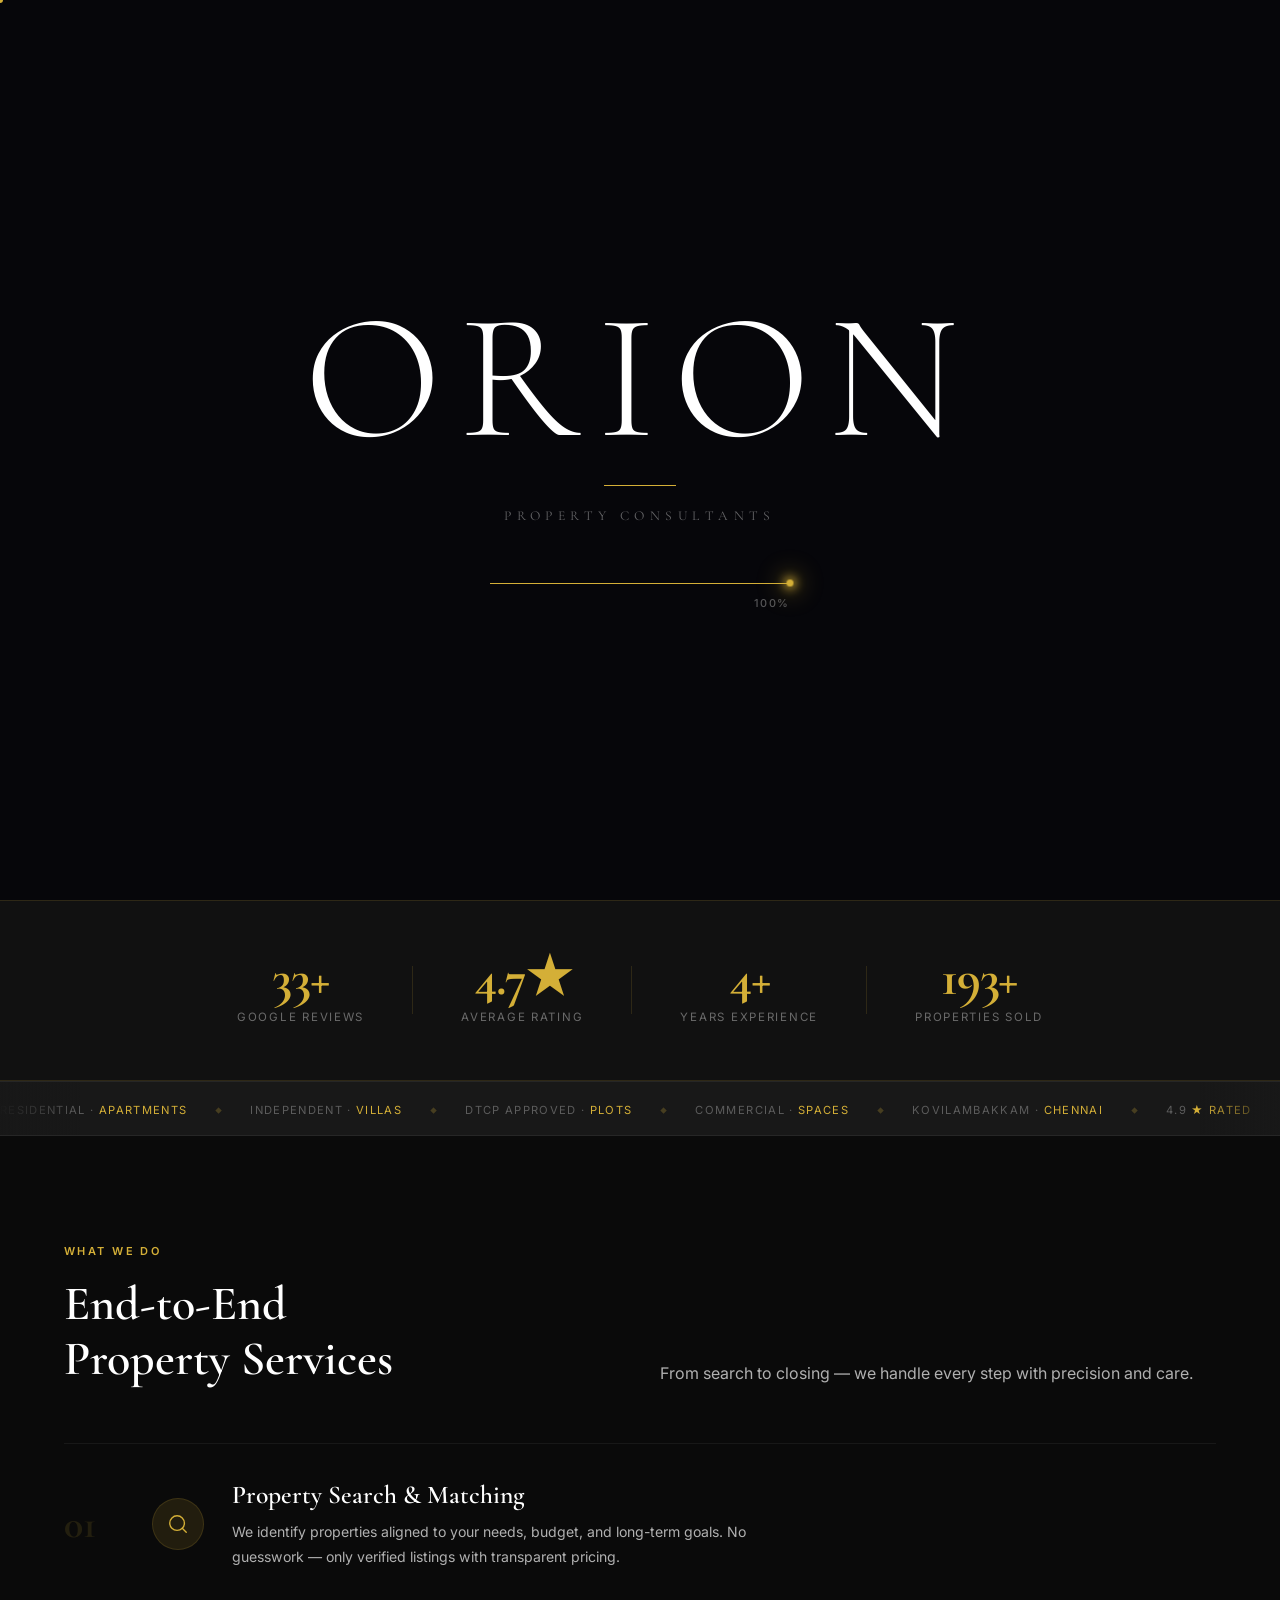
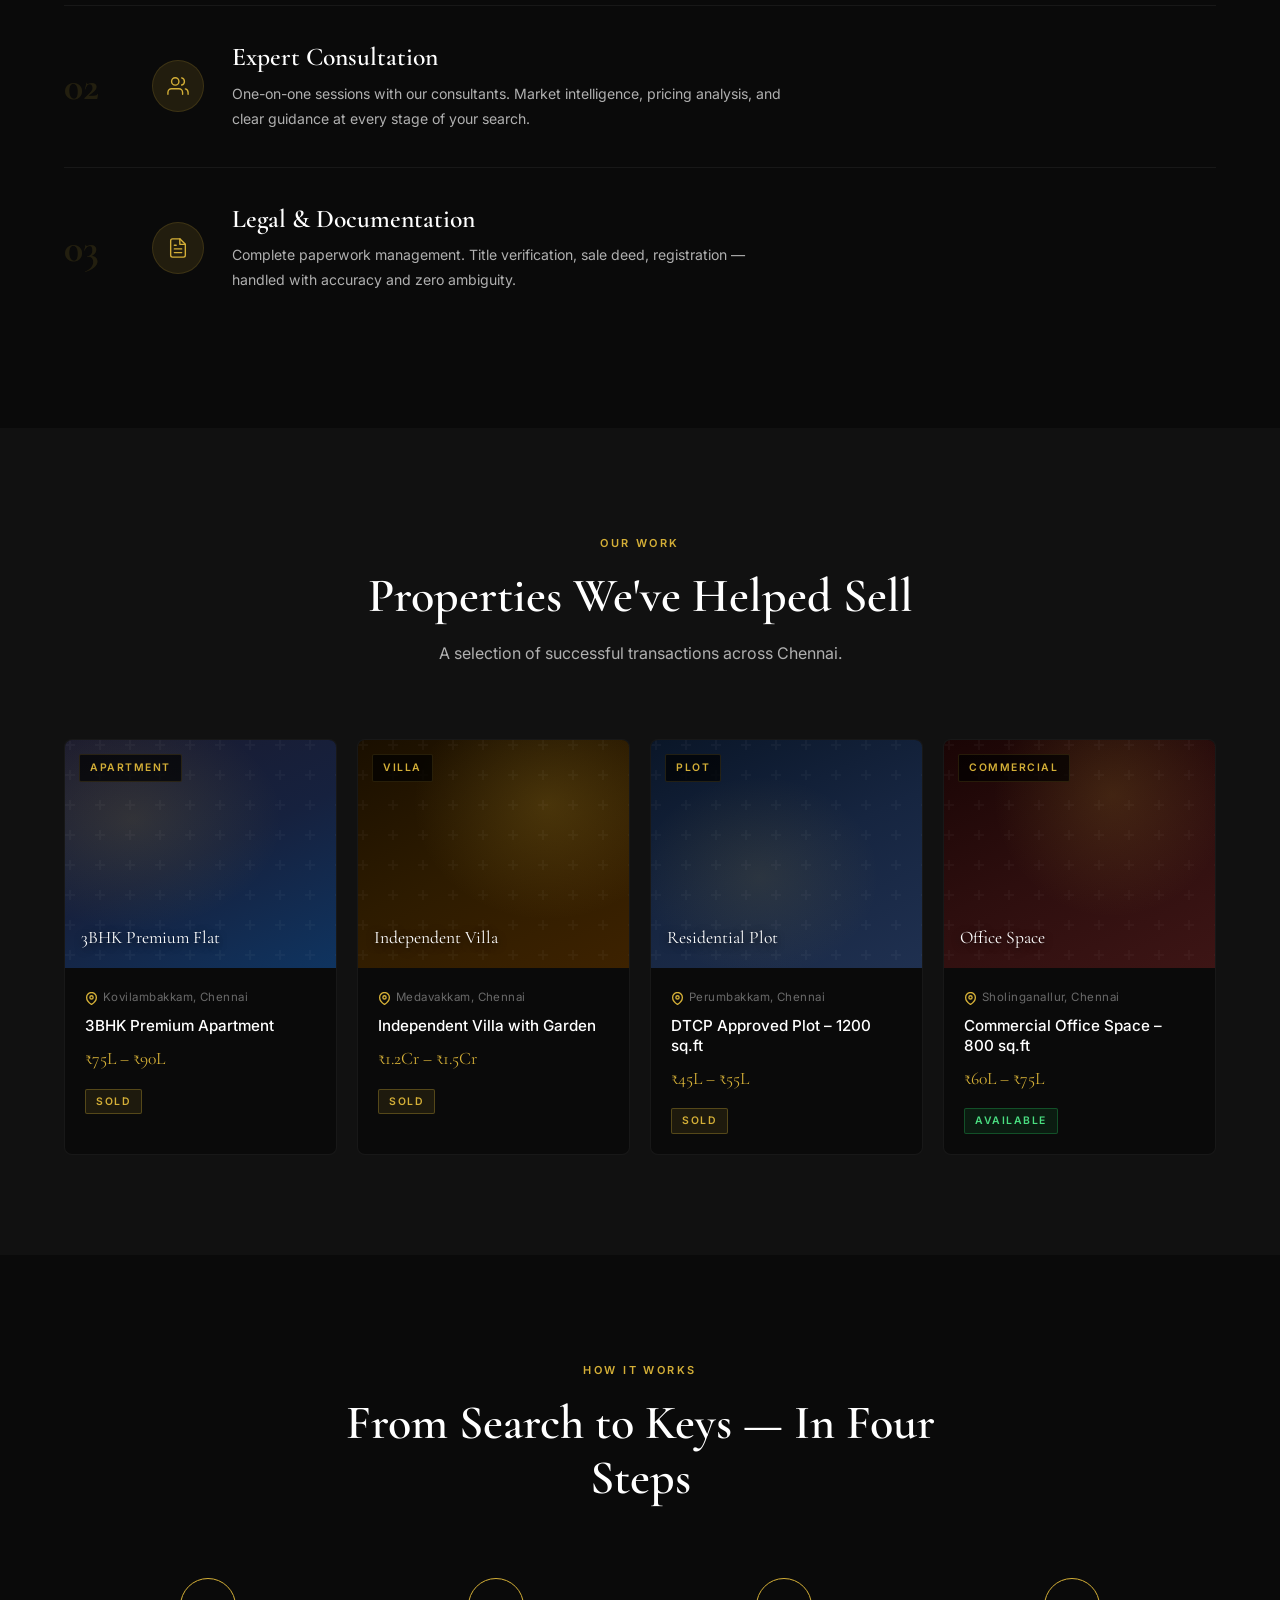
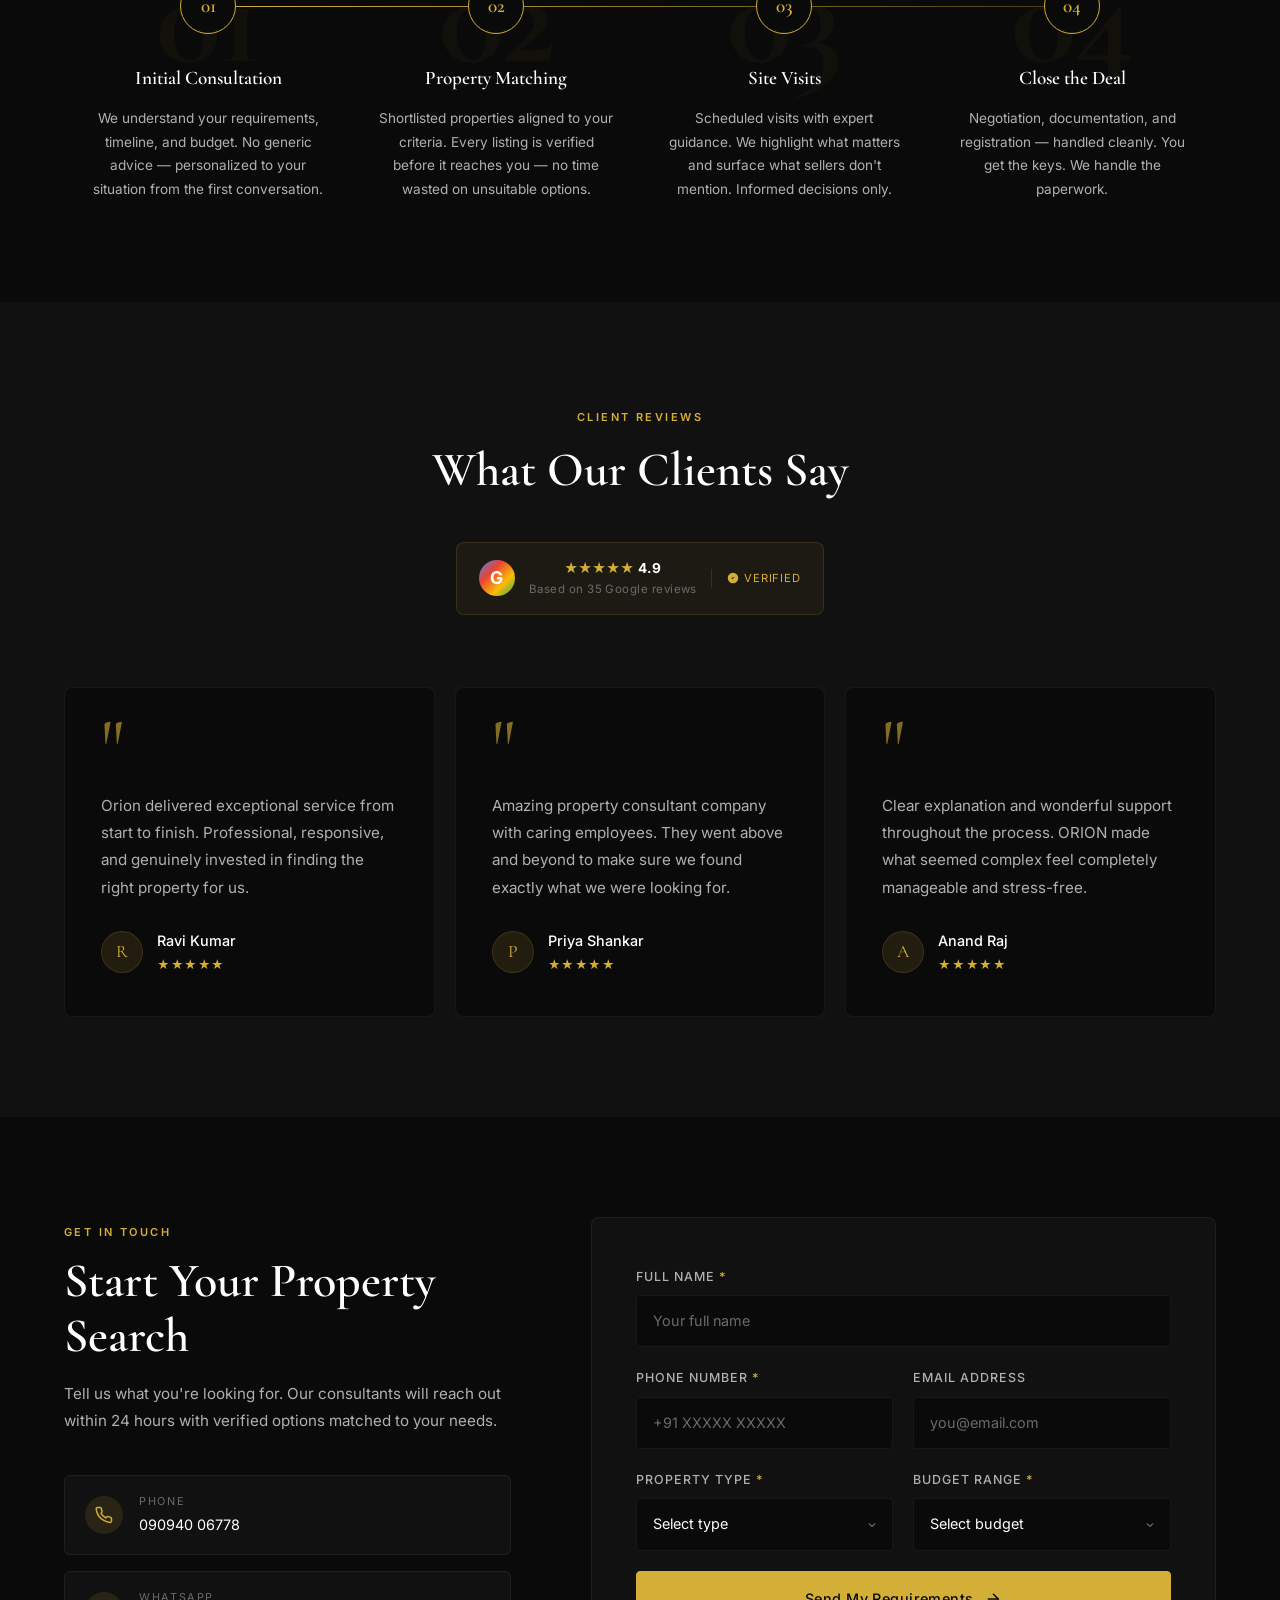
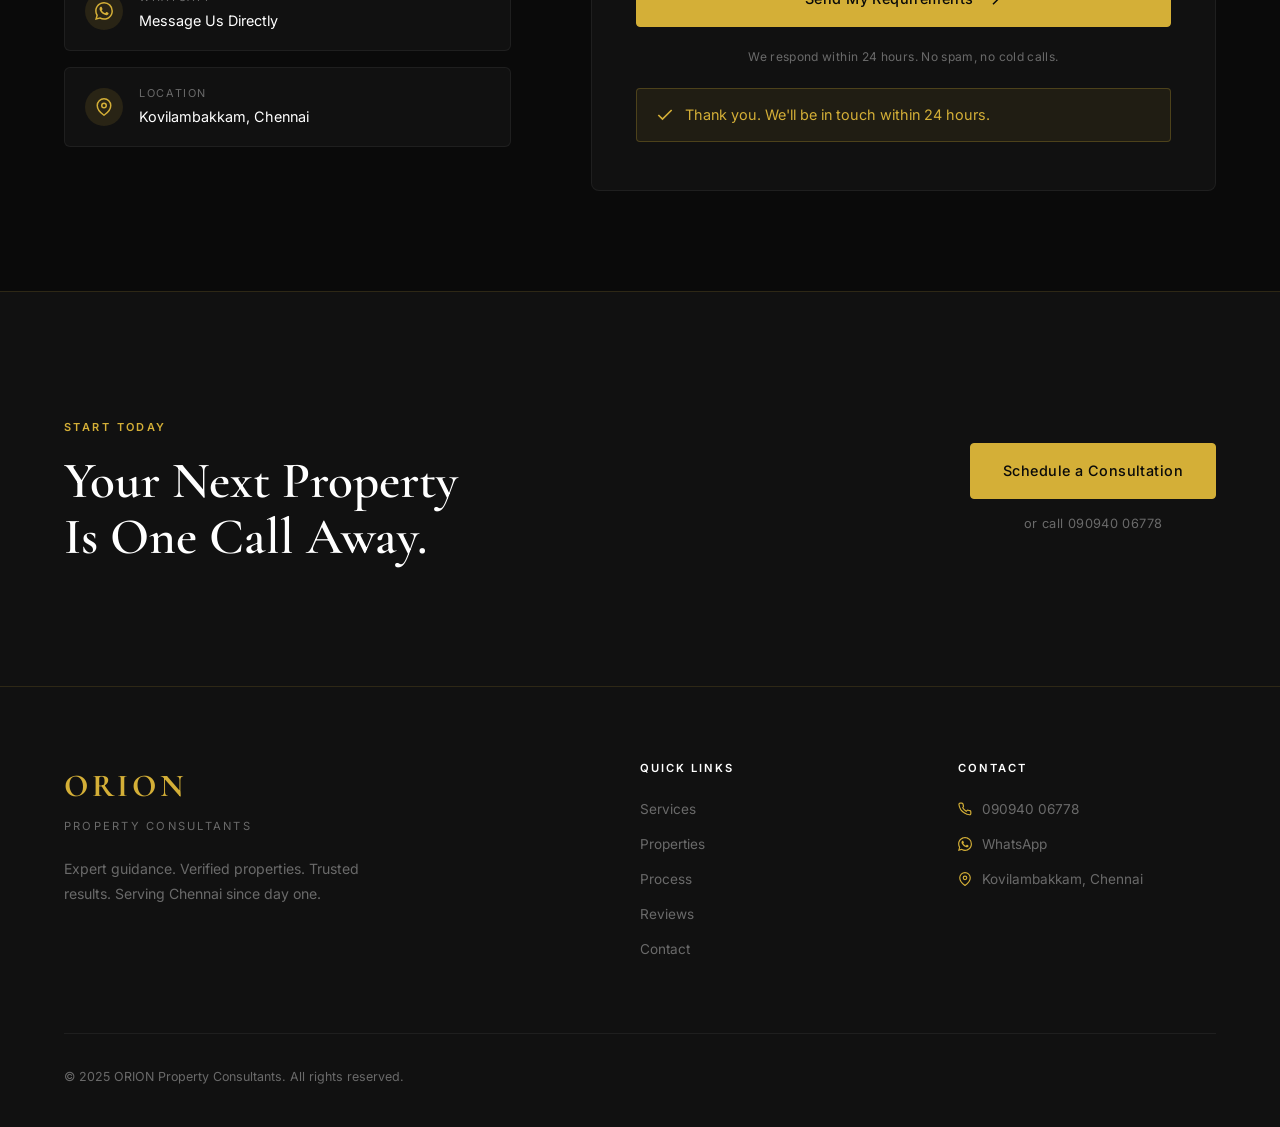
==== commit 520b2b98: "updated Orion demo" ====
--- a/index.html
+++ b/index.html
@@ -8,7 +8,7 @@
   <meta property="og:title" content="ORION Property Consultants | Kovilambakkam, Chennai">
   <meta property="og:description" content="Expert guidance. Verified properties. Trusted results. 4.9★ · 35+ Google Reviews.">
   <title>ORION Property Consultants | Kovilambakkam, Chennai</title>
-  <link rel="stylesheet" href="style.css">
+  <link rel="stylesheet" href="style.css?v=7">
   <link rel="preconnect" href="https://fonts.googleapis.com">
   <link rel="preconnect" href="https://fonts.gstatic.com" crossorigin>
   <link href="https://fonts.googleapis.com/css2?family=Cormorant+Garamond:ital,wght@0,300;0,400;0,600;0,700;1,300;1,400;1,600&family=Inter:wght@300;400;500;600&display=swap" rel="stylesheet">
@@ -640,7 +640,6 @@
       </div>
       <div class="footer-bottom">
         <p>&copy; 2025 ORION Property Consultants. All rights reserved.</p>
-        <p>Built by <a href="#" rel="noopener noreferrer">IONROOK</a></p>
       </div>
     </div>
   </footer>
--- a/style.css
+++ b/style.css
@@ -27,6 +27,7 @@
   scroll-behavior: smooth;
   font-size: 16px;
   -webkit-text-size-adjust: 100%;
+  overflow-x: hidden;
 }
 
 body {
@@ -146,43 +147,28 @@
 }
 
 /* ─── NAVIGATION ─────────────────────────────────────── */
+/* Mobile bar — always full-width pinned to top */
 .nav {
   position: fixed;
-  top: 20px;
-  left: 50%;
-  transform: translateX(-50%);
+  top: 0;
+  left: 0;
+  right: 0;
   z-index: 1000;
-  width: calc(100% - 48px);
-  max-width: 1120px;
-  border-radius: 14px;
-  border: 1px solid rgba(255, 255, 255, 0.07);
-  background: rgba(10, 10, 10, 0.55);
-  backdrop-filter: blur(18px) saturate(1.4);
-  -webkit-backdrop-filter: blur(18px) saturate(1.4);
-  padding: 10px 20px;
-  transition: top 0.45s cubic-bezier(0.4, 0, 0.2, 1),
-              background 0.45s ease,
-              border-color 0.45s ease,
-              box-shadow 0.45s ease;
-  box-shadow: 0 4px 24px rgba(0, 0, 0, 0.28),
-              inset 0 1px 0 rgba(255, 255, 255, 0.04);
+  background: rgba(8, 8, 8, 0.98);
+  padding: 16px 24px;
+  border-bottom: 1px solid rgba(212, 175, 55, 0.18);
+  transition: background 0.35s ease, border-color 0.35s ease, box-shadow 0.35s ease;
 }
 .nav.scrolled {
-  top: 12px;
-  background: rgba(10, 10, 10, 0.82);
-  backdrop-filter: blur(28px) saturate(1.6);
-  -webkit-backdrop-filter: blur(28px) saturate(1.6);
-  border-color: rgba(212, 175, 55, 0.14);
-  box-shadow: 0 8px 40px rgba(0, 0, 0, 0.45),
-              0 0 0 1px rgba(212, 175, 55, 0.05),
-              inset 0 1px 0 rgba(255, 255, 255, 0.04);
+  background: #080808;
+  box-shadow: 0 2px 16px rgba(0, 0, 0, 0.6);
+  border-bottom-color: rgba(212, 175, 55, 0.35);
 }
 
 .nav-container {
   display: flex;
   align-items: center;
   justify-content: space-between;
-  gap: 16px;
 }
 
 .nav-logo {
@@ -190,6 +176,8 @@
   flex-direction: column;
   line-height: 1;
   flex-shrink: 0;
+  position: relative;
+  z-index: 1002;
 }
 .logo-text {
   font-family: var(--ff-serif);
@@ -206,62 +194,163 @@
   margin-top: 2px;
 }
 
+/* Hamburger — always visible */
+.hamburger {
+  display: flex;
+  flex-direction: column;
+  gap: 5px;
+  padding: 6px;
+  position: relative;
+  z-index: 1002;
+  cursor: pointer;
+}
+.hamburger span {
+  display: block;
+  width: 26px;
+  height: 2px;
+  background: var(--white);
+  border-radius: 2px;
+  transition: var(--transition);
+  transform-origin: center;
+}
+.hamburger.active span:nth-child(1) { transform: translateY(7px) rotate(45deg); }
+.hamburger.active span:nth-child(2) { opacity: 0; transform: scaleX(0); }
+.hamburger.active span:nth-child(3) { transform: translateY(-7px) rotate(-45deg); }
+
+/* Full-screen mobile menu */
 .nav-links {
-  display: flex;
-  align-items: center;
-  gap: 2px;
-}
+  position: fixed;
+  inset: 0;
+  display: flex;
+  flex-direction: column;
+  align-items: center;
+  justify-content: center;
+  gap: 0;
+  background: rgba(8, 8, 8, 0.99);
+  padding: 100px 40px 60px;
+  transform: translateY(-100%);
+  visibility: hidden;
+  transition: transform 0.45s cubic-bezier(0.4, 0, 0.2, 1), visibility 0s 0.45s;
+  z-index: 1001;
+  overflow-y: auto;
+}
+.nav-links.open {
+  transform: translateY(0);
+  visibility: visible;
+  transition: transform 0.45s cubic-bezier(0.4, 0, 0.2, 1), visibility 0s;
+}
+.nav-links li { width: 100%; text-align: center; }
 .nav-links li a {
-  font-size: 0.82rem;
-  font-weight: 400;
-  letter-spacing: 0.02em;
-  color: rgba(255, 255, 255, 0.55);
-  padding: 7px 13px;
-  border-radius: 8px;
-  transition: color 0.22s ease, background 0.22s ease;
-  position: relative;
-  white-space: nowrap;
-}
-.nav-links li a:hover {
-  color: var(--white);
-  background: rgba(255, 255, 255, 0.07);
-}
+  display: block;
+  padding: 20px 0;
+  font-family: var(--ff-serif);
+  font-size: 2.2rem;
+  font-weight: 300;
+  color: rgba(255, 255, 255, 0.65);
+  letter-spacing: 0.04em;
+  border-bottom: 1px solid rgba(255, 255, 255, 0.07);
+  transition: color 0.22s ease;
+}
+.nav-links li:last-child a { border-bottom: none; }
+.nav-links li a:hover,
+.nav-links li a:active { color: var(--gold); }
 
 .nav-cta {
   background: var(--gold) !important;
   color: var(--black) !important;
-  padding: 8px 18px !important;
+  padding: 16px 48px !important;
   border-radius: 8px !important;
+  font-family: var(--ff-sans) !important;
   font-weight: 600 !important;
-  font-size: 0.78rem !important;
-  letter-spacing: 0.04em !important;
-  margin-left: 6px;
-  box-shadow: 0 2px 12px rgba(212, 175, 55, 0.2);
-  transition: background 0.22s ease, box-shadow 0.22s ease, transform 0.22s ease !important;
+  font-size: 0.9rem !important;
+  letter-spacing: 0.06em !important;
+  margin-top: 32px;
+  display: inline-block !important;
+  border-bottom: none !important;
+  box-shadow: 0 4px 24px rgba(212, 175, 55, 0.35);
+  transition: background 0.22s ease, box-shadow 0.22s ease !important;
 }
 .nav-cta:hover {
   background: var(--gold-2) !important;
-  box-shadow: 0 4px 22px rgba(212, 175, 55, 0.38) !important;
-  transform: translateY(-1px) !important;
-}
-
-.hamburger {
-  display: none;
-  flex-direction: column;
-  gap: 5px;
-  padding: 4px;
-}
-.hamburger span {
-  display: block;
-  width: 24px;
-  height: 1.5px;
-  background: var(--white);
-  transition: var(--transition);
-  transform-origin: center;
-}
-.hamburger.active span:nth-child(1) { transform: translateY(6.5px) rotate(45deg); }
-.hamburger.active span:nth-child(2) { opacity: 0; transform: scaleX(0); }
-.hamburger.active span:nth-child(3) { transform: translateY(-6.5px) rotate(-45deg); }
+  box-shadow: 0 6px 32px rgba(212, 175, 55, 0.5) !important;
+}
+
+/* ─── DESKTOP NAV (1025px+) ──────────────────────────── */
+@media (min-width: 1025px) {
+  .nav {
+    top: 20px;
+    left: 50%;
+    right: auto;
+    width: calc(100% - 48px);
+    max-width: 1120px;
+    border-radius: 14px;
+    border: 1px solid rgba(255, 255, 255, 0.07);
+    background: rgba(10, 10, 10, 0.55);
+    backdrop-filter: blur(18px) saturate(1.4);
+    -webkit-backdrop-filter: blur(18px) saturate(1.4);
+    padding: 10px 20px;
+    transform: translateX(-50%);
+    transition: top 0.45s cubic-bezier(0.4, 0, 0.2, 1),
+                background 0.45s ease,
+                border-color 0.45s ease,
+                box-shadow 0.45s ease;
+    box-shadow: 0 4px 24px rgba(0, 0, 0, 0.28),
+                inset 0 1px 0 rgba(255, 255, 255, 0.04);
+  }
+  .nav.scrolled {
+    top: 12px;
+    background: rgba(10, 10, 10, 0.82);
+    backdrop-filter: blur(28px) saturate(1.6);
+    -webkit-backdrop-filter: blur(28px) saturate(1.6);
+    border-color: rgba(212, 175, 55, 0.14);
+    box-shadow: 0 8px 40px rgba(0, 0, 0, 0.45),
+                0 0 0 1px rgba(212, 175, 55, 0.05),
+                inset 0 1px 0 rgba(255, 255, 255, 0.04);
+  }
+  .hamburger { display: none; }
+  .nav-links {
+    position: static;
+    inset: auto;
+    display: flex;
+    flex-direction: row;
+    align-items: center;
+    justify-content: flex-end;
+    gap: 2px;
+    background: none;
+    padding: 0;
+    transform: none;
+    visibility: visible;
+    transition: none;
+    z-index: auto;
+    overflow: visible;
+  }
+  .nav-links li { width: auto; text-align: left; }
+  .nav-links li a {
+    display: inline-block;
+    padding: 7px 13px;
+    font-family: var(--ff-sans);
+    font-size: 0.82rem;
+    font-weight: 400;
+    color: rgba(255, 255, 255, 0.55);
+    border-bottom: none;
+    border-radius: 8px;
+    letter-spacing: 0.02em;
+    white-space: nowrap;
+    transition: color 0.22s ease, background 0.22s ease;
+  }
+  .nav-links li a:hover {
+    color: var(--white);
+    background: rgba(255, 255, 255, 0.07);
+  }
+  .nav-cta {
+    font-family: var(--ff-sans) !important;
+    padding: 8px 18px !important;
+    font-size: 0.78rem !important;
+    margin-top: 0;
+    margin-left: 6px;
+    box-shadow: 0 2px 12px rgba(212, 175, 55, 0.2);
+  }
+}
 
 /* ─── HERO ───────────────────────────────────────────── */
 .hero {
@@ -1078,65 +1167,6 @@
 }
 
 @media (max-width: 768px) {
-  .hamburger { display: flex; }
-
-  .nav {
-    top: 0;
-    width: 100%;
-    max-width: 100%;
-    border-radius: 0;
-    border-left: none;
-    border-right: none;
-    border-top: none;
-    padding: 14px 20px;
-    background: rgba(10, 10, 10, 0.88);
-    backdrop-filter: blur(20px);
-    -webkit-backdrop-filter: blur(20px);
-    transform: none;
-    left: 0;
-  }
-  .nav.scrolled {
-    top: 0;
-    border-radius: 0;
-    box-shadow: 0 1px 0 var(--border);
-  }
-
-  .nav-links {
-    position: fixed;
-    top: 0;
-    right: 0;
-    bottom: 0;
-    width: 280px;
-    flex-direction: column;
-    align-items: flex-start;
-    gap: 0;
-    background: var(--black-2);
-    border-left: 1px solid var(--border);
-    padding: 88px 32px 40px;
-    transform: translateX(100%);
-    transition: transform 0.4s cubic-bezier(0.4, 0, 0.2, 1);
-    z-index: 999;
-    overflow-y: auto;
-  }
-  .nav-links.open { transform: translateX(0); }
-  .nav-links li { width: 100%; }
-  .nav-links li a {
-    display: block;
-    padding: 14px 0;
-    font-size: 1rem;
-    border-bottom: 1px solid var(--border-2);
-    color: rgba(255,255,255,0.65);
-    border-radius: 0;
-    background: none !important;
-  }
-  .nav-links li a:hover { color: var(--white) !important; background: none !important; }
-  .nav-cta {
-    display: inline-block !important;
-    margin-top: 20px;
-    padding: 12px 24px !important;
-    border-bottom: none !important;
-  }
-
   .hero { padding: 100px 24px 60px; }
   .hero-cta-group { flex-direction: column; align-items: stretch; }
   .hero-cta-group .btn { justify-content: center; }
